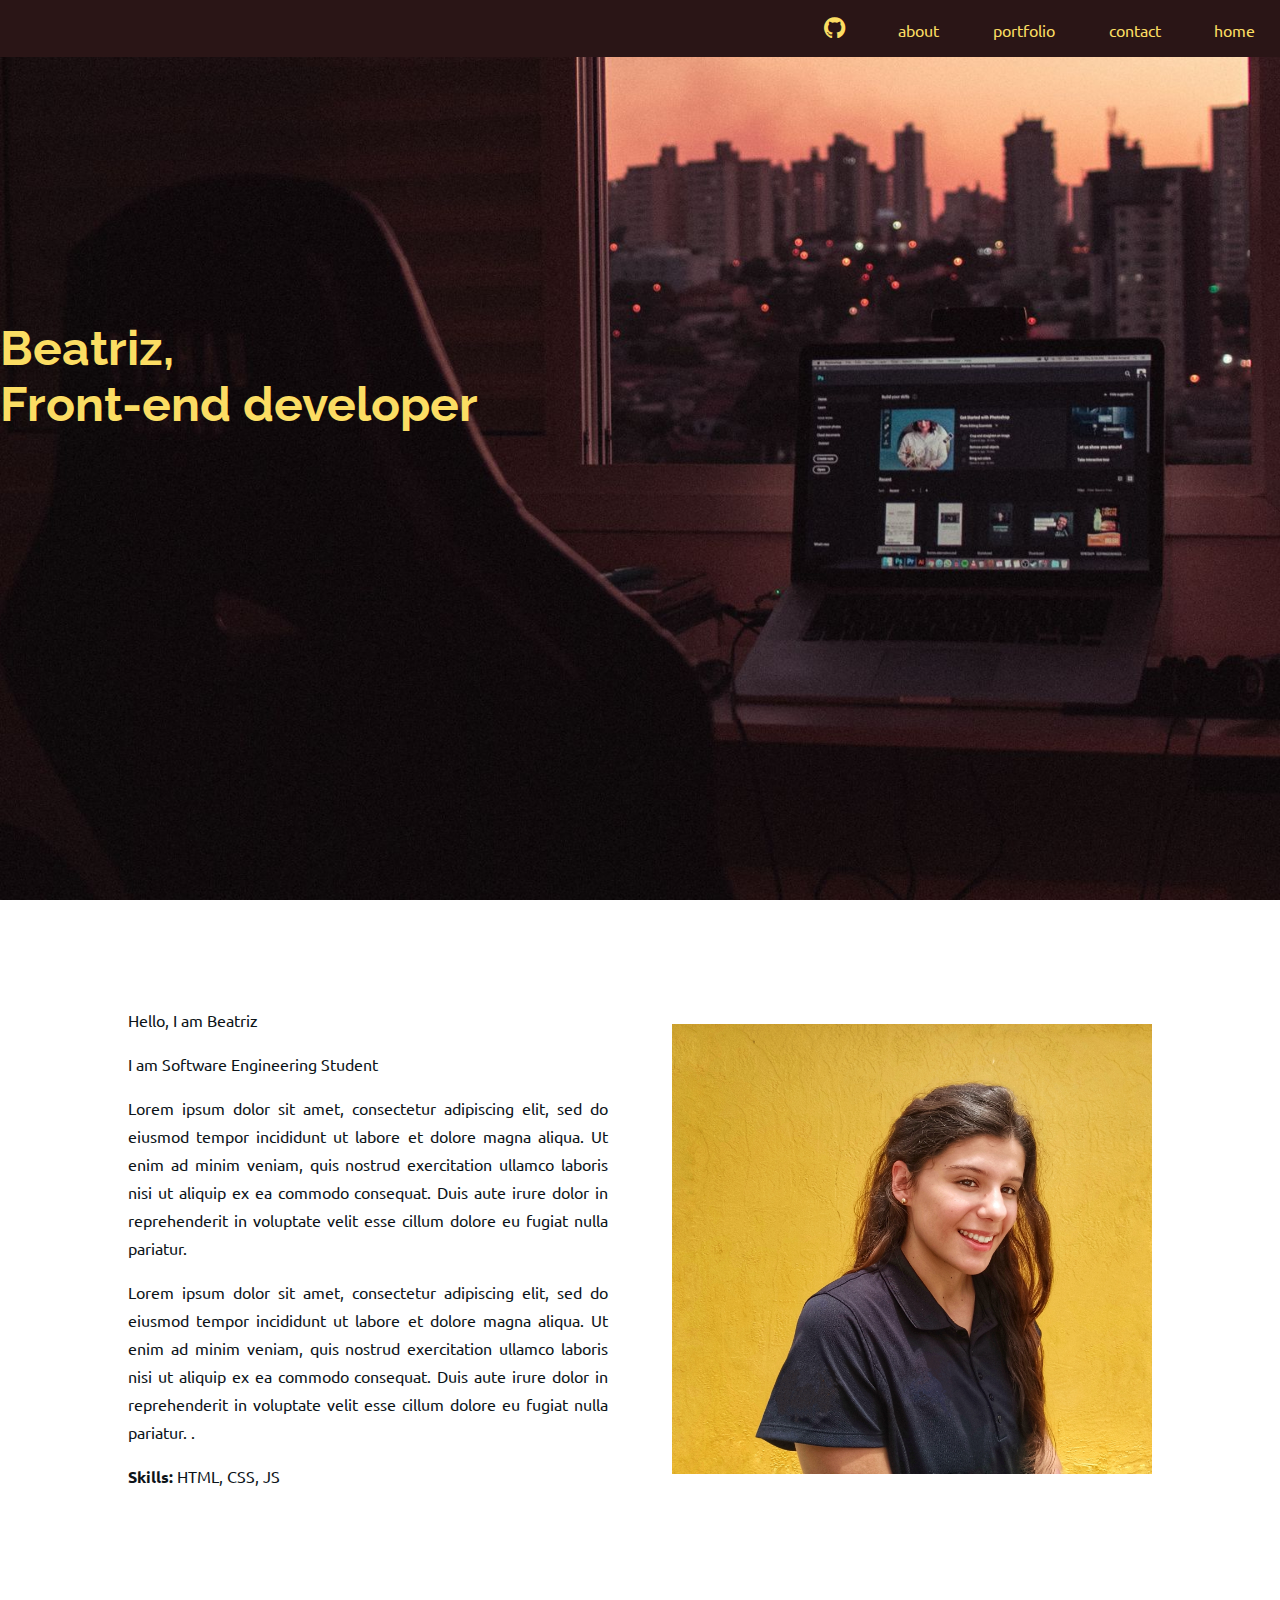
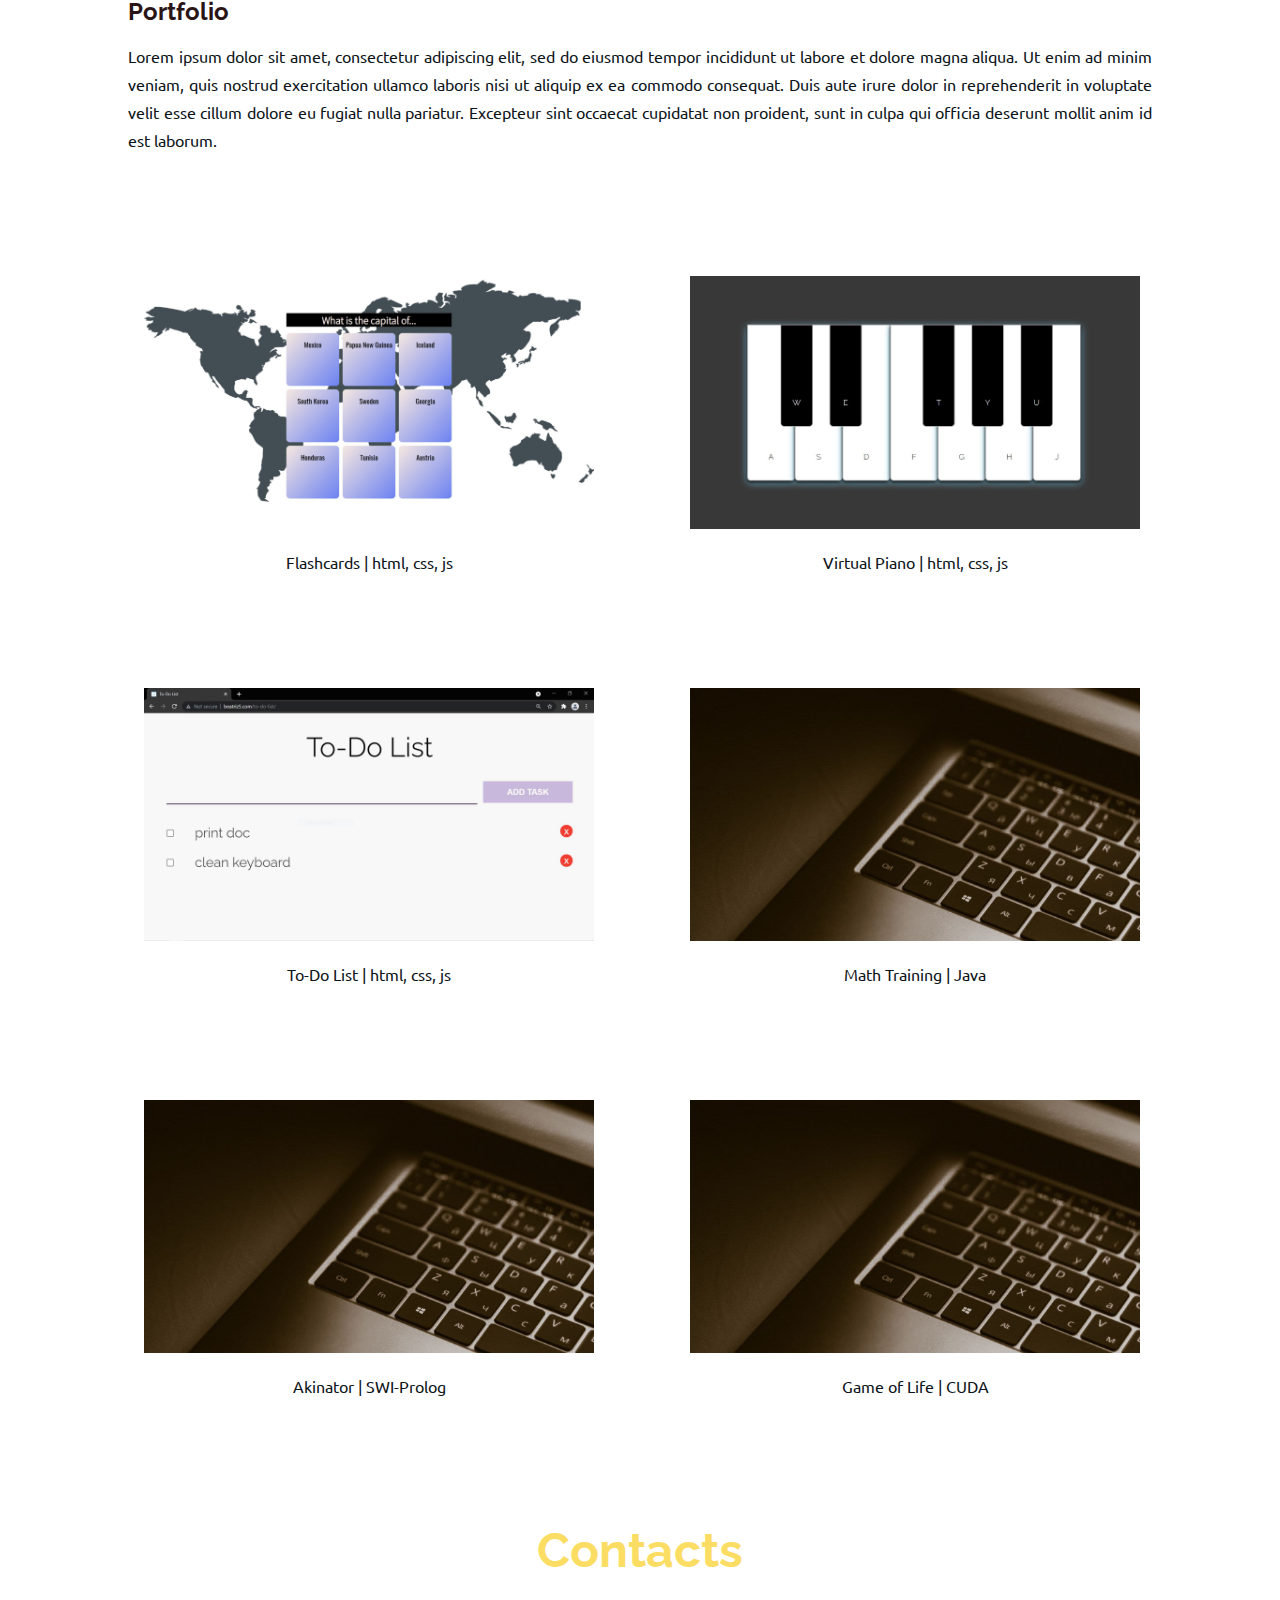
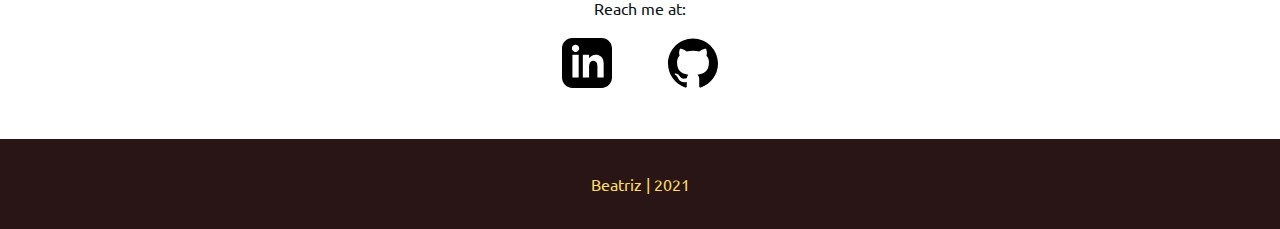
==== index.html @ 60cd42e1 "About, portfolio, and contacts" ====
<!DOCTYPE html>
<html lang="en">
<head>
    <meta charset="utf-8">
    <title>Portfolio</title>
    <link rel="icon" type="image/png" href="https://img.icons8.com/ultraviolet/40/4a90e2/timeline.png"/>
    <link rel="stylesheet" href="style.css">
    <link rel="stylesheet" href="https://cdnjs.cloudflare.com/ajax/libs/font-awesome/4.7.0/css/font-awesome.min.css">
</head>
<body>

<header>
    <nav class="menu">
        <ul id="menu">
            <li>
                <a href="https://github.com/beatriz5?tab=repositories"><i class="fa fa-github"
                                                                          style="font-size:25px"></i></a>
            </li>
            <li><a href="#about">about</a></li>
            <li><a href="#portfolio">portfolio</a></li>
            <li><a href="#contacts">contact</a></li>
            <li><a href="#">home</a></li>
        </ul>
    </nav>
    <div style="height: 50px"></div>
    <h1 class="hero">Beatriz, </h1>
    <h1>Front-end developer</h1>

</header>

<section id="about">
    <div class="grid">
        <div class="card">

            <p>Hello, I am Beatriz</p>
            <p>I am Software Engineering Student</p>
            <p>Lorem ipsum dolor sit amet, consectetur adipiscing elit, sed do eiusmod tempor incididunt ut labore et
                dolore magna aliqua. Ut enim ad minim veniam, quis nostrud exercitation ullamco laboris nisi ut aliquip
                ex ea commodo consequat. Duis aute irure dolor in reprehenderit in voluptate velit esse cillum dolore eu
                fugiat nulla pariatur. </p>
            <p>Lorem ipsum dolor sit amet, consectetur adipiscing elit, sed do eiusmod tempor incididunt ut labore et
                dolore magna aliqua. Ut enim ad minim veniam, quis nostrud exercitation ullamco laboris nisi ut aliquip
                ex ea commodo consequat. Duis aute irure dolor in reprehenderit in voluptate velit esse cillum dolore eu
                fugiat nulla pariatur. .</p>
            <p><b>Skills: </b>HTML, CSS, JS</p>

        </div>
        <div class="card fill">
            <img src="images/person.jpg" alt="person" class="person-photo">
        </div>


    </div>

</section>

<section id="portfolio">

    <h2>Portfolio</h2>
    <p class="per">Lorem ipsum dolor sit amet, consectetur adipiscing elit, sed do eiusmod tempor incididunt ut labore
        et
        dolore magna aliqua. Ut enim ad minim veniam, quis nostrud exercitation ullamco laboris nisi ut aliquip
        ex ea commodo consequat. Duis aute irure dolor in reprehenderit in voluptate velit esse cillum dolore eu
        fugiat nulla pariatur. Excepteur sint occaecat cupidatat non proident, sunt in culpa qui officia
        deserunt mollit anim id est laborum.</p>
    <div class="portfolio-grid">
        <div class="portfolio-card">
            <a href="https://www.beatriz5.com/flashcards/" target="_blank" rel="noopener noreferrer">
                <img src="images/project1.png" alt="Project 1" class="photo">
            </a>
            <p>Flashcards | html, css, js</p>
        </div>

        <div class="portfolio-card">
            <a href="https://www.beatriz5.com/virtual-piano/" target="_blank" rel="noopener noreferrer">
                <img src="images/project2.png" alt="Project 2" class="photo">
            </a>
            <p>Virtual Piano | html, css, js</p>
        </div>

        <div class="portfolio-card">
            <a href="https://www.beatriz5.com/to-do-list/" target="_blank" rel="noopener noreferrer">
                <img src="images/to-do-list.JPG" alt="todo" class="photo">
            </a>
            <p>To-Do List | html, css, js</p>
        </div>
        <div class="portfolio-card">
            <a href="https://www.beatriz5.com/math-training/" target="_blank" rel="noopener noreferrer">
                <img src="images/key.jpg" alt="Project 2" class="photo">
            </a>
            <p>Math Training | Java</p>
            <!--<form action="https://www.w3docs.com/" method="get" target="_blank">
                <button type="submit" class="demo-button">Click me</button>
            </form> -->
        </div>
        <div class="portfolio-card">
            <a href="https://github.com/beatriz5/akinator" target="_blank" rel="noopener noreferrer">
                <img src="images/key.jpg" alt="todo" class="photo">
            </a>
            <p>Akinator | SWI-Prolog</p>
        </div>
        <div class="portfolio-card">
            <a href="https://github.com/beatriz5/game-of-life" target="_blank" rel="noopener noreferrer">
                <img src="images/key.jpg" alt="Project 2" class="photo">
            </a>
            <p>Game of Life | CUDA</p>

        </div>

    </div>

</section>

<section id="contacts">
    <h1>Contacts</h1>


    <p>Reach me at:</p>

    <ul id="menus">

        <li><a href="https://github.com/beatriz5" target="_blank">
            <img class="contact-photo" src="images/linkedin.svg" alt="linkedin">
        </a></li>
        <li><a href="https://github.com/beatriz5" target="_blank">
            <img class="contact-photo" src="images/github.svg" alt="github beatriz5">
        </a></li>

    </ul>


</section>

<footer>
    <p>Beatriz | 2021</p>
</footer>

</body>
</html>
---- style.css ----
@import url('https://fonts.googleapis.com/css2?family=Ubuntu&display=swap');
@import url('https://fonts.googleapis.com/css2?family=Zen+Tokyo+Zoo&display=swap');
@import url('https://fonts.googleapis.com/css2?family=Raleway:wght@300&display=swap');

html, body {
    /*background: #fefbe9;*/
    background: #ffffff; /*#fff9f2; /*#fff2e1;	;/*#383838;*/
    background-size: cover;
    font-family: 'Ubuntu', sans-serif;
    margin: 0;
    padding: 0;
}

h1 {
    margin: 0;

    color: #fbdd63;
    font-size: xxx-large;
    font-family: 'Raleway', sans-serif;

}

h2 {
    color: #2a1516;
    font-family: 'Raleway', sans-serif;
    margin: 0;
    padding-left: 10vw;


}


p {
    color: #0d1419; /*#183a1d;*/
    line-height: 1.75;
    text-align: center;
}


.photo {
    width: 450px;

}

.person {
    width: 250px;
    display: inline;
}



/*NAVBAR*/

nav {
    background-color: #2a1516;
    text-align: right;
    position: fixed;
    top: 0;
    width: 100%;
    z-index: 2;
}

ul#menu li, ul#menus li {
    display: inline;
    padding-inline: 2%;
}


li a {
    /*color: #f0a04b;*/
    color: #fbdd63;
    text-decoration: none;

}

/*END NAV BAR*/

header {
    height: 100vh;
    background: url("images/bg.jpg") no-repeat center center fixed;
    background-size: cover;

}


.hero {
    margin-top: 30vh;
}

.right {
    justify-self: center;
    text-align: center;
}

.person {
    width: 300px;
    position: absolute;
    right: 0;
    bottom: 0;
    z-index: 1;
}

.grid,.portfolio-grid {
    padding: 10vh 10vw;
    margin: 0 auto;
    display: grid;
    grid-gap: 4rem;
    text-align: justify;

}


.card {
    min-height: 45vh;
    position: relative;

    text-align: justify;
    border-radius: 25px;

}

.card p {
    text-align: justify;

}

.fill {
    display: flex;
    justify-content: center;
    align-items: center;
    overflow: hidden;


}

.person-photo{
    height: 450px;
}


footer {
    background-color: #2a1516;
    color: #fbdd63;

    margin: 0;
    padding: 0;
    height: 90px;
    justify-items: center;
    align-items: center;

}

footer p {
    /*color: #f0a04b;*/
    margin: 0;
    color: #fbdd63;
    text-decoration: none;


    text-align: center;
    vertical-align: middle;
    line-height: 90px;


}

.contact-photo {
    width: 50px;
}


.portfolio-card {
    background-color: #ffffff;

    color: #383838;
    padding: 1rem;

    text-align: center;
}

.per {
    padding-left: 10vw;
    padding-right: 10vw;
    text-align: justify;
}

/*CONTACTS*/
#contacts {
    text-align: center;
    padding-bottom: 3rem;

}

#contacts ul {
    margin: 0;
    padding: 0;
}
/*END*/


/*RESPONSIVE*/
/* Screen larger than 900px? 2 column */
@media (min-width: 1000px) {
    .grid {
        grid-template-columns: repeat(2, 1fr);
    }

    .portfolio-grid {
        grid-template-columns: repeat(2, 1fr);

    }

}

@media (min-width: 1900px) {
    p {
        font-size: larger;
        font-weight: normal;
    }

    .portfolio-grid {
        grid-template-columns: repeat(3, 1fr);
    }
}
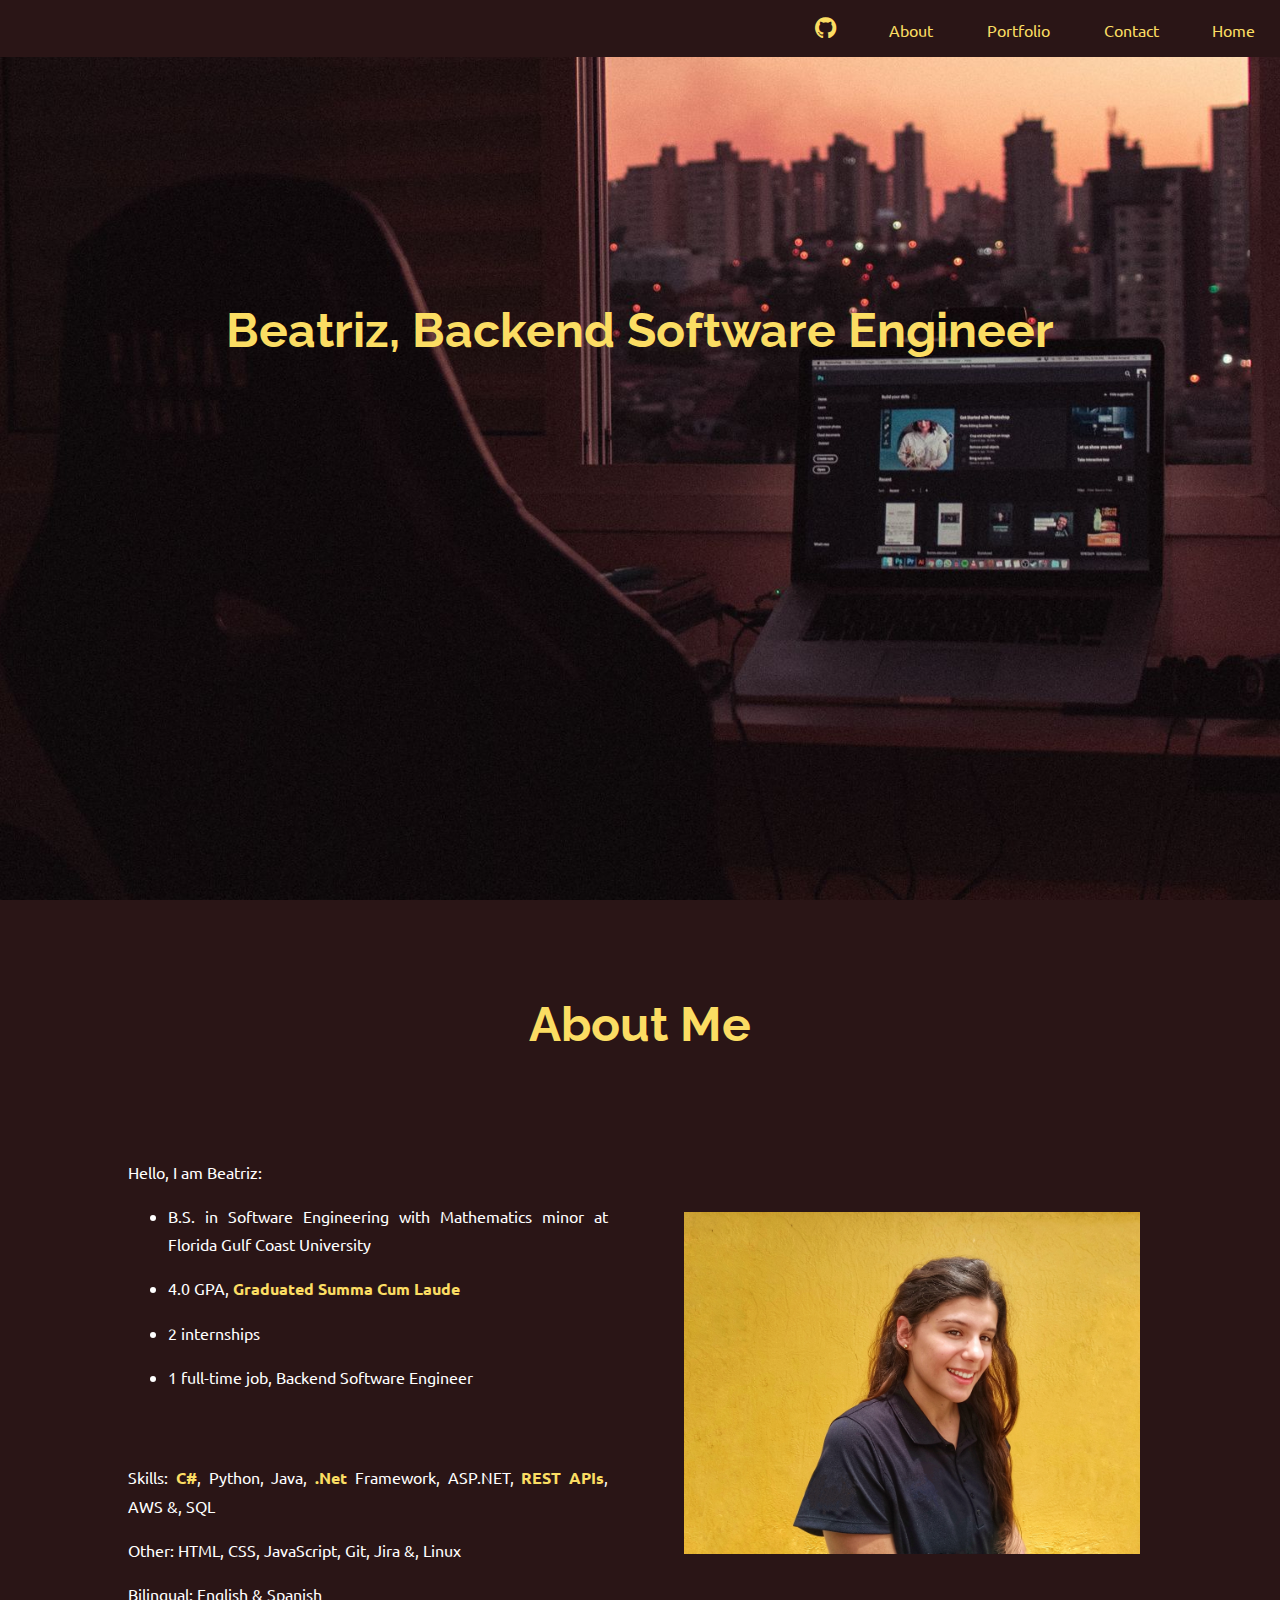
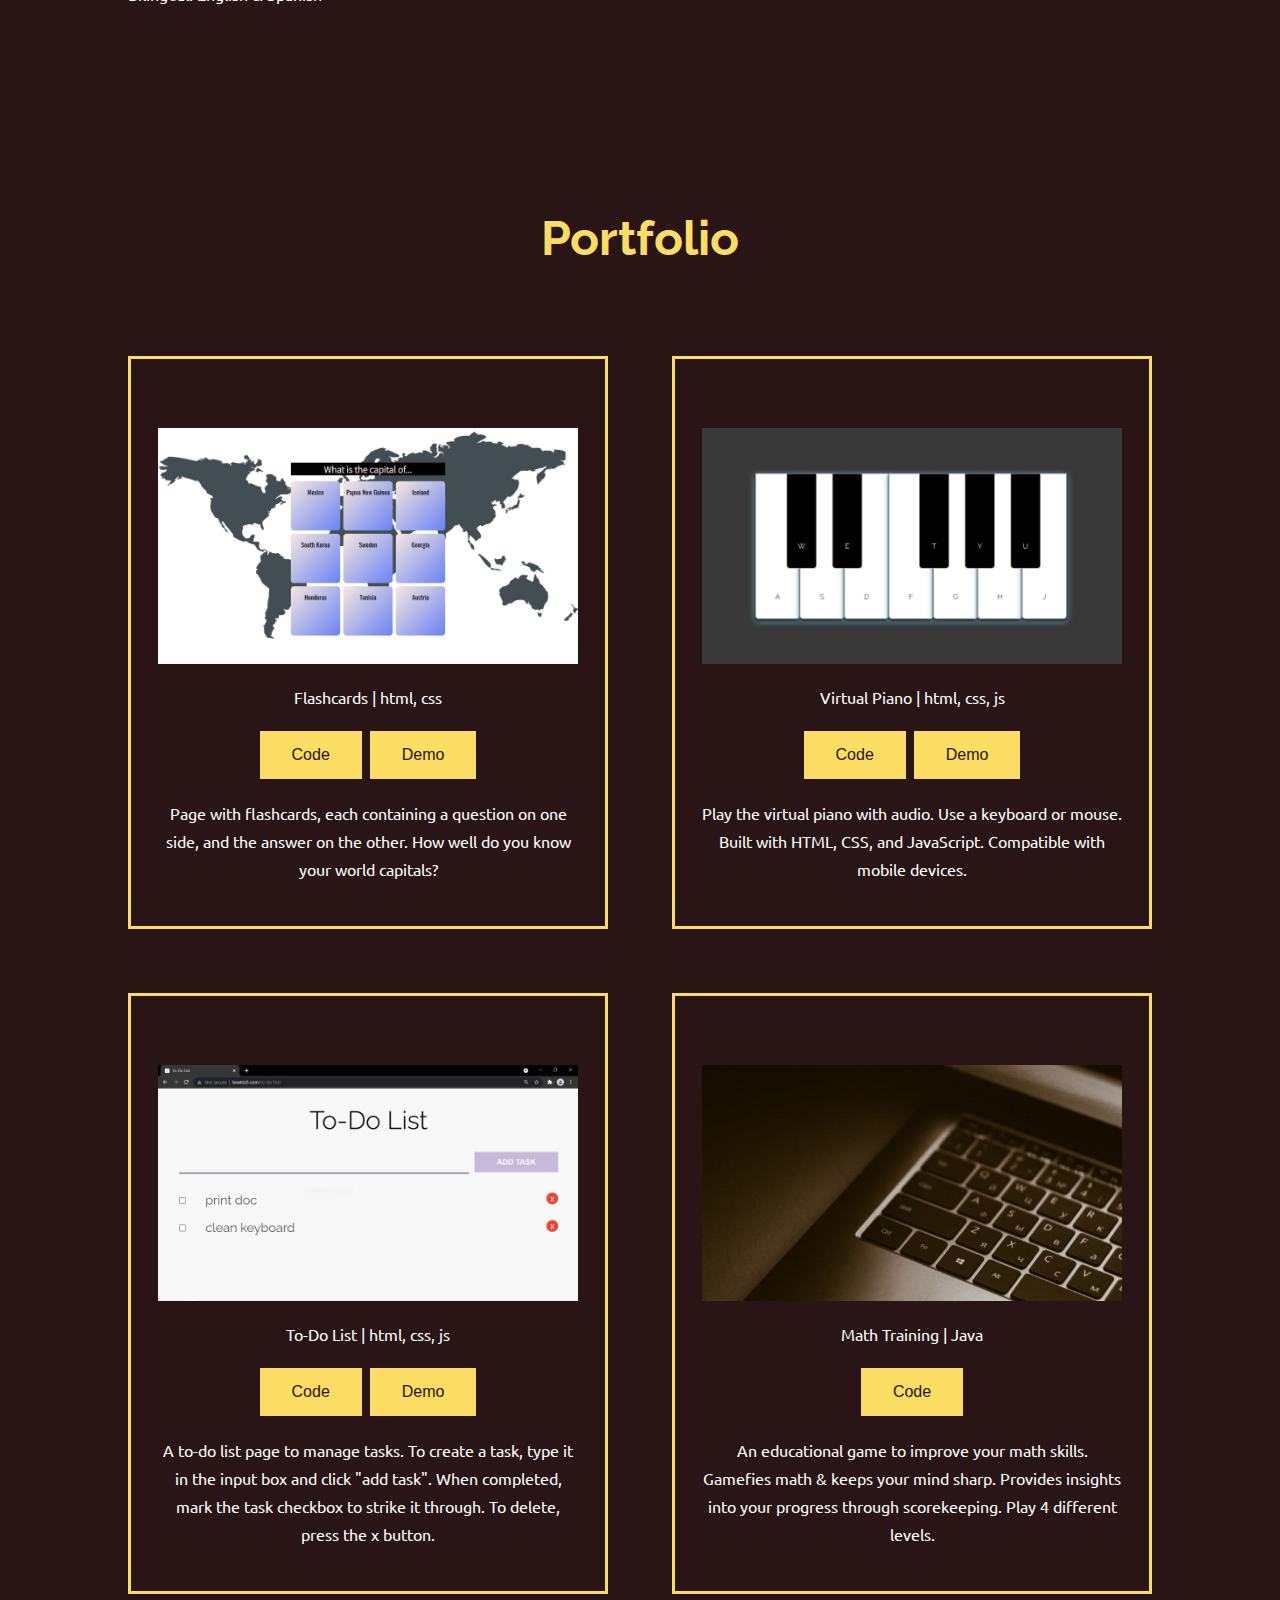
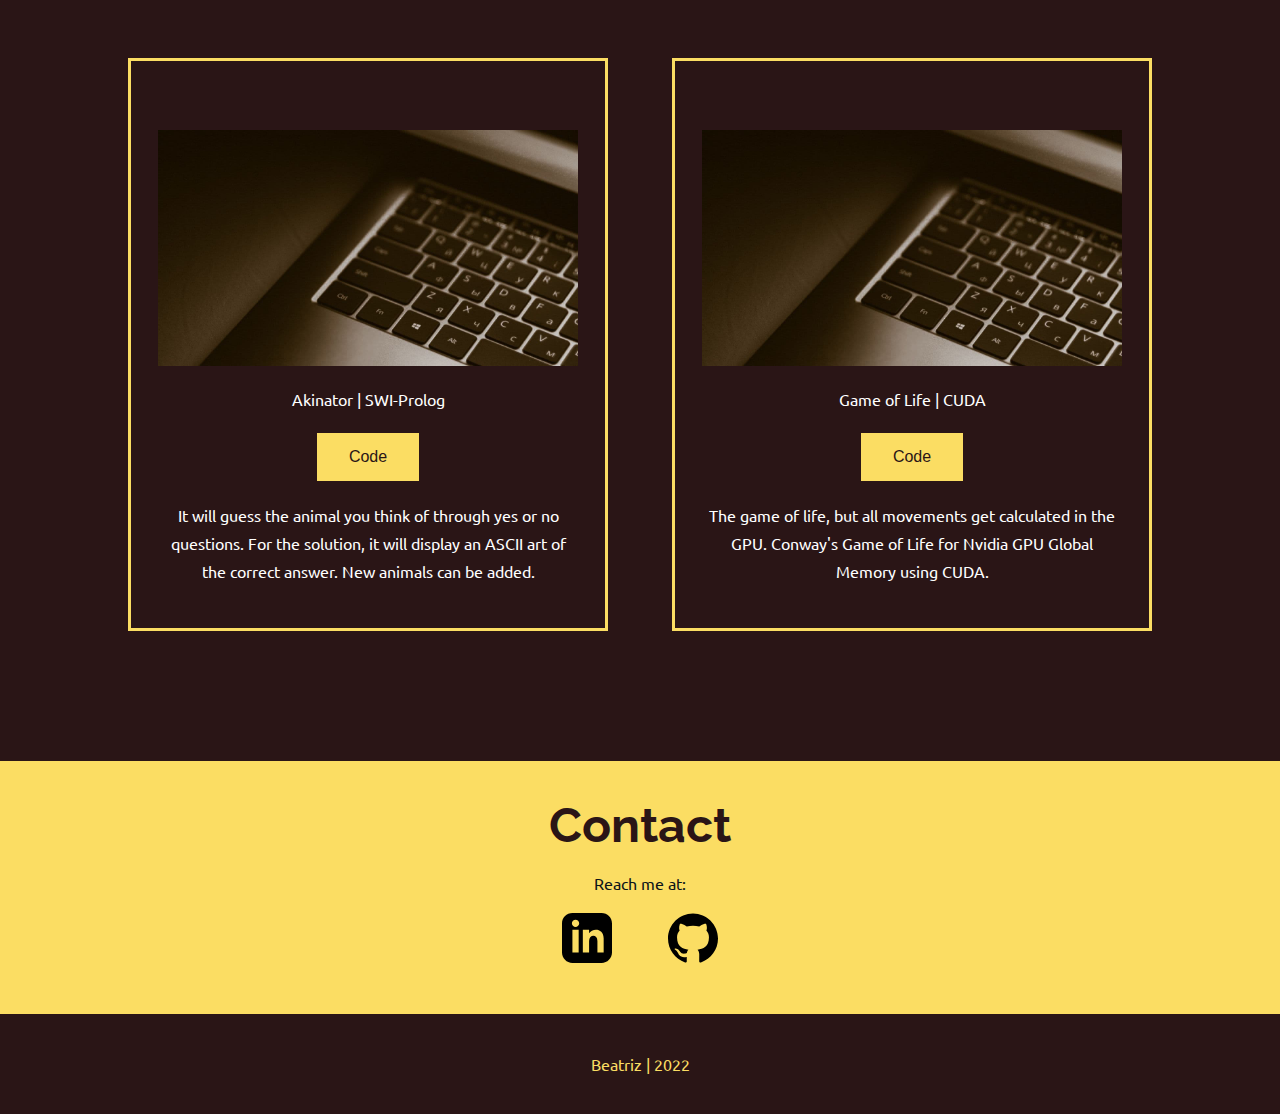
==== commit 785e8ae4: "Structure" ====
--- a/index.html
+++ b/index.html
@@ -13,126 +13,113 @@
     <nav class="menu">
         <ul id="menu">
             <li>
-                <a href="https://github.com/beatriz5?tab=repositories"><i class="fa fa-github"
-                                                                          style="font-size:25px"></i></a>
+                <a href="https://github.com/beatriz5?tab=repositories"><i class="fa fa-github" style="font-size:25px"></i></a>
             </li>
-            <li><a href="#about">about</a></li>
-            <li><a href="#portfolio">portfolio</a></li>
-            <li><a href="#contacts">contact</a></li>
-            <li><a href="#">home</a></li>
+            <li><a href="#about">About</a></li>
+            <li><a href="#portfolio">Portfolio</a></li>
+            <li><a href="#contacts">Contact</a></li>
+            <li><a href="#">Home</a></li>
         </ul>
     </nav>
-    <div style="height: 50px"></div>
-    <h1 class="hero">Beatriz, </h1>
-    <h1>Front-end developer</h1>
+
+    <div class="hero">
+
+        <h1>Beatriz, Backend Software Engineer</h1>
+    </div>
+
 
 </header>
 
 <section id="about">
+    <br/>
+    <h2>About Me</h2>
     <div class="grid">
         <div class="card">
 
-            <p>Hello, I am Beatriz</p>
-            <p>I am Software Engineering Student</p>
-            <p>Lorem ipsum dolor sit amet, consectetur adipiscing elit, sed do eiusmod tempor incididunt ut labore et
-                dolore magna aliqua. Ut enim ad minim veniam, quis nostrud exercitation ullamco laboris nisi ut aliquip
-                ex ea commodo consequat. Duis aute irure dolor in reprehenderit in voluptate velit esse cillum dolore eu
-                fugiat nulla pariatur. </p>
-            <p>Lorem ipsum dolor sit amet, consectetur adipiscing elit, sed do eiusmod tempor incididunt ut labore et
-                dolore magna aliqua. Ut enim ad minim veniam, quis nostrud exercitation ullamco laboris nisi ut aliquip
-                ex ea commodo consequat. Duis aute irure dolor in reprehenderit in voluptate velit esse cillum dolore eu
-                fugiat nulla pariatur. .</p>
-            <p><b>Skills: </b>HTML, CSS, JS</p>
+            <p>Hello, I am Beatriz:</p>
+
+            <ul>
+                <li><p>B.S. in Software Engineering with Mathematics minor at Florida Gulf Coast University</p></li>
+                <li><p>4.0 GPA, <b>Graduated Summa Cum Laude</b></p></li>
+                <li><p>2 internships</p></li>
+                <li><p>1 full-time job, Backend Software Engineer</p></li>
+            </ul>
+            <br>
+            <br>
+            <p>Skills: <b>C#</b>, Python, Java, <b>.Net</b> Framework, ASP.NET, <b>REST APIs</b>, AWS &, SQL</p>
+            <p>Other: HTML, CSS, JavaScript, Git, Jira &, Linux</p>
+            <p>Bilingual: English & Spanish</p>
 
         </div>
-        <div class="card fill">
-            <img src="images/person.jpg" alt="person" class="person-photo">
+        <div class="card">
+            <img src="images/person.jpg" alt="person" class="persona">
         </div>
-
-
     </div>
 
 </section>
 
 <section id="portfolio">
-
+    <br/>
     <h2>Portfolio</h2>
-    <p class="per">Lorem ipsum dolor sit amet, consectetur adipiscing elit, sed do eiusmod tempor incididunt ut labore
-        et
-        dolore magna aliqua. Ut enim ad minim veniam, quis nostrud exercitation ullamco laboris nisi ut aliquip
-        ex ea commodo consequat. Duis aute irure dolor in reprehenderit in voluptate velit esse cillum dolore eu
-        fugiat nulla pariatur. Excepteur sint occaecat cupidatat non proident, sunt in culpa qui officia
-        deserunt mollit anim id est laborum.</p>
     <div class="portfolio-grid">
         <div class="portfolio-card">
-            <a href="https://www.beatriz5.com/flashcards/" target="_blank" rel="noopener noreferrer">
-                <img src="images/project1.png" alt="Project 1" class="photo">
-            </a>
-            <p>Flashcards | html, css, js</p>
-        </div>
-
-        <div class="portfolio-card">
-            <a href="https://www.beatriz5.com/virtual-piano/" target="_blank" rel="noopener noreferrer">
-                <img src="images/project2.png" alt="Project 2" class="photo">
-            </a>
-            <p>Virtual Piano | html, css, js</p>
-        </div>
-
-        <div class="portfolio-card">
-            <a href="https://www.beatriz5.com/to-do-list/" target="_blank" rel="noopener noreferrer">
-                <img src="images/to-do-list.JPG" alt="todo" class="photo">
-            </a>
-            <p>To-Do List | html, css, js</p>
+            <img src="images/project1.png" alt="Project 1" class="photo">
+            <p>Flashcards | html, css</p>
+            <a href="https://github.com/beatriz5/flashcards" target="_blank" rel="noopener noreferrer"><button class="button" >Code</button></a>
+            <a href="https://www.beatriz5.com/flashcards/" target="_blank" rel="noopener noreferrer"><button class="button" >Demo</button></a>
+            <p>Page with flashcards, each containing a question on one side, and the answer on the other. How well do you know your world capitals?  </p>
         </div>
         <div class="portfolio-card">
-            <a href="https://www.beatriz5.com/math-training/" target="_blank" rel="noopener noreferrer">
-                <img src="images/key.jpg" alt="Project 2" class="photo">
-            </a>
-            <p>Math Training | Java</p>
-            <!--<form action="https://www.w3docs.com/" method="get" target="_blank">
-                <button type="submit" class="demo-button">Click me</button>
-            </form> -->
+            <img src="images/project2.png" alt="Project 2" class="photo">
+            <p>Virtual Piano | html, css, js</p>
+            <a href="https://github.com/beatriz5/virtual-piano" target="_blank" rel="noopener noreferrer"><button class="button" >Code</button></a>
+            <a href="https://www.beatriz5.com/virtual-piano/" target="_blank" rel="noopener noreferrer"><button class="button" >Demo</button></a>
+            <p>Play the virtual piano with audio. Use a keyboard or mouse. Built with HTML, CSS, and JavaScript. Compatible with mobile devices.</p>
         </div>
         <div class="portfolio-card">
-            <a href="https://github.com/beatriz5/akinator" target="_blank" rel="noopener noreferrer">
-                <img src="images/key.jpg" alt="todo" class="photo">
-            </a>
-            <p>Akinator | SWI-Prolog</p>
+            <img src="images/to-do-list.JPG" alt="todo" class="photo">
+            <p>To-Do List | html, css, js</p>
+            <a href="https://github.com/beatriz5/to-do-list" target="_blank" rel="noopener noreferrer"><button class="button" >Code</button></a>
+            <a href="https://www.beatriz5.com/to-do-list/" target="_blank" rel="noopener noreferrer"><button class="button" >Demo</button></a>
+            <p>A to-do list page to manage tasks. To create a task, type it in the input box and click "add task". When completed, mark the task checkbox to strike it through. To delete, press the x button.</p>
         </div>
         <div class="portfolio-card">
-            <a href="https://github.com/beatriz5/game-of-life" target="_blank" rel="noopener noreferrer">
-                <img src="images/key.jpg" alt="Project 2" class="photo">
-            </a>
+            <img src="images/key.jpg" alt="todo" class="photo">
+            <p>Math Training | Java</p>
+            <a href="https://github.com/beatriz5/math-training" target="_blank" rel="noopener noreferrer"><button class="button" >Code</button></a>
+            <p>An educational game to improve your math skills. Gamefies math & keeps your mind sharp. Provides insights into your progress through scorekeeping. Play 4 different levels. </p>
+        </div>
+        <div class="portfolio-card">
+            <img src="images/key.jpg" alt="todo" class="photo">
+            <p>Akinator | SWI-Prolog</p>
+            <a href="https://github.com/beatriz5/akinator" target="_blank" rel="noopener noreferrer"><button class="button" >Code</button></a>
+            <p>It will guess the animal you think of through yes or no questions. For the solution, it will display an ASCII art of the correct answer. New animals can be added.</p>
+        </div>
+        <div class="portfolio-card">
+            <img src="images/key.jpg" alt="todo" class="photo">
             <p>Game of Life | CUDA</p>
-
+            <a href="https://github.com/beatriz5/game-of-life" target="_blank" rel="noopener noreferrer"><button class="button" >Code</button></a>
+            <p>The game of life, but all movements get calculated in the GPU. Conway's Game of Life for Nvidia GPU Global Memory using CUDA.</p>
         </div>
-
     </div>
 
 </section>
 
 <section id="contacts">
-    <h1>Contacts</h1>
-
-
+    <h2>Contact</h2>
     <p>Reach me at:</p>
-
     <ul id="menus">
-
         <li><a href="https://github.com/beatriz5" target="_blank">
             <img class="contact-photo" src="images/linkedin.svg" alt="linkedin">
         </a></li>
         <li><a href="https://github.com/beatriz5" target="_blank">
             <img class="contact-photo" src="images/github.svg" alt="github beatriz5">
         </a></li>
-
     </ul>
-
-
 </section>
 
 <footer>
-    <p>Beatriz | 2021</p>
+    <p>Beatriz | 2022</p>
 </footer>
 
 </body>
--- a/style.css
+++ b/style.css
@@ -4,49 +4,36 @@
 
 html, body {
     /*background: #fefbe9;*/
-    background: #ffffff; /*#fff9f2; /*#fff2e1;	;/*#383838;*/
+    /*background: #ffffff; #fff9f2; /*#fff2e1;	;/*#383838;*/
     background-size: cover;
     font-family: 'Ubuntu', sans-serif;
     margin: 0;
     padding: 0;
+    background-color: #2a1516;
 }
 
 h1 {
-    margin: 0;
-
+    text-align: center;
     color: #fbdd63;
     font-size: xxx-large;
     font-family: 'Raleway', sans-serif;
-
 }
 
 h2 {
-    color: #2a1516;
+    color: #fbdd63;
+    font-size: xxx-large;
     font-family: 'Raleway', sans-serif;
-    margin: 0;
-    padding-left: 10vw;
-
-
-}
-
+    text-align: center;
+    background-color: #2a1516;
+    padding-top: 4vh;
+    margin-bottom: 0;
+}
 
 p {
     color: #0d1419; /*#183a1d;*/
     line-height: 1.75;
     text-align: center;
 }
-
-
-.photo {
-    width: 450px;
-
-}
-
-.person {
-    width: 250px;
-    display: inline;
-}
-
 
 
 /*NAVBAR*/
@@ -65,15 +52,57 @@
     padding-inline: 2%;
 }
 
-
-li a {
+li a, b{
     /*color: #f0a04b;*/
     color: #fbdd63;
     text-decoration: none;
-
-}
-
+}
 /*END NAV BAR*/
+
+
+/*about*/
+.persona {
+    width: 95%;
+    margin: 0;
+    position: absolute;
+    top: 50%;
+    left: 50%;
+    transform: translate(-50%, -50%);
+
+}
+
+#about{
+    background-color: #2a1516;
+}
+
+
+#about p, li {
+    color: #ffffff;
+}
+
+/*end about*/
+
+
+
+.button {
+    background-color: #fbdd63; /* Green */
+    border: none;
+    color: #2a1516;
+    padding: 15px 32px;
+    text-align: center;
+    text-decoration: none;
+    display: inline-block;
+    font-size: 16px;
+    margin: 4px 2px;
+    cursor: pointer;
+
+}
+
+.photo {
+    width: 100%;
+    padding-top: 10%;
+
+}
 
 header {
     height: 100vh;
@@ -84,7 +113,9 @@
 
 
 .hero {
-    margin-top: 30vh;
+    padding-top: 30vh;
+
+
 }
 
 .right {
@@ -93,7 +124,7 @@
 }
 
 .person {
-    width: 300px;
+
     position: absolute;
     right: 0;
     bottom: 0;
@@ -107,6 +138,7 @@
     grid-gap: 4rem;
     text-align: justify;
 
+
 }
 
 
@@ -116,6 +148,8 @@
 
     text-align: justify;
     border-radius: 25px;
+
+
 
 }
 
@@ -144,7 +178,7 @@
 
     margin: 0;
     padding: 0;
-    height: 90px;
+    height: 100px;
     justify-items: center;
     align-items: center;
 
@@ -159,7 +193,7 @@
 
     text-align: center;
     vertical-align: middle;
-    line-height: 90px;
+    line-height: 100px;
 
 
 }
@@ -170,14 +204,18 @@
 
 
 .portfolio-card {
-    background-color: #ffffff;
-
-    color: #383838;
-    padding: 1rem;
-
-    text-align: center;
-}
-
+
+
+    padding: 3vh;
+
+    text-align: center;
+    border-color: #fbdd63;
+    border-style: solid;
+}
+
+.portfolio-card p {
+    color: white;
+}
 .per {
     padding-left: 10vw;
     padding-right: 10vw;
@@ -188,6 +226,13 @@
 #contacts {
     text-align: center;
     padding-bottom: 3rem;
+    background-color: #fbdd63;
+
+}
+
+#contacts h2{
+    color: #2a1516;
+    background-color: #fbdd63;
 
 }
 
@@ -210,6 +255,7 @@
 
     }
 
+
 }
 
 @media (min-width: 1900px) {
@@ -221,4 +267,6 @@
     .portfolio-grid {
         grid-template-columns: repeat(3, 1fr);
     }
-}+
+
+}
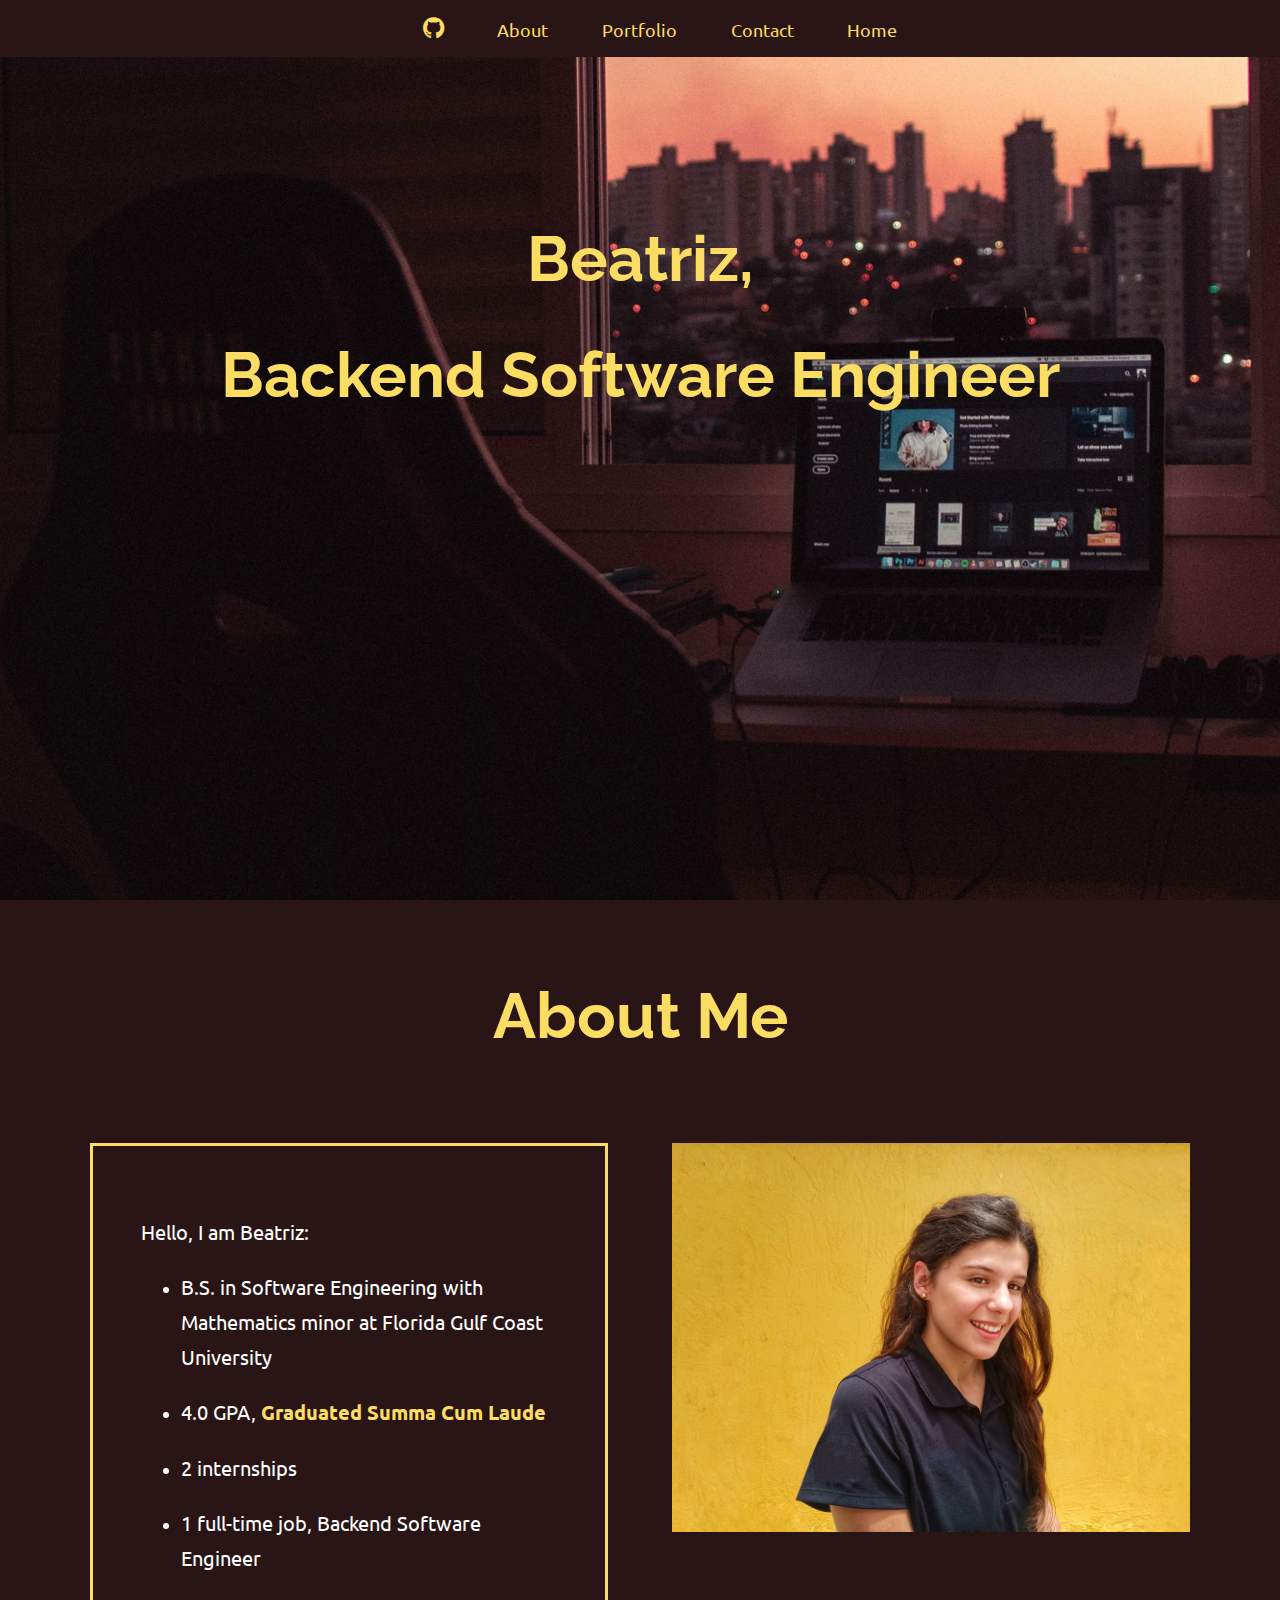
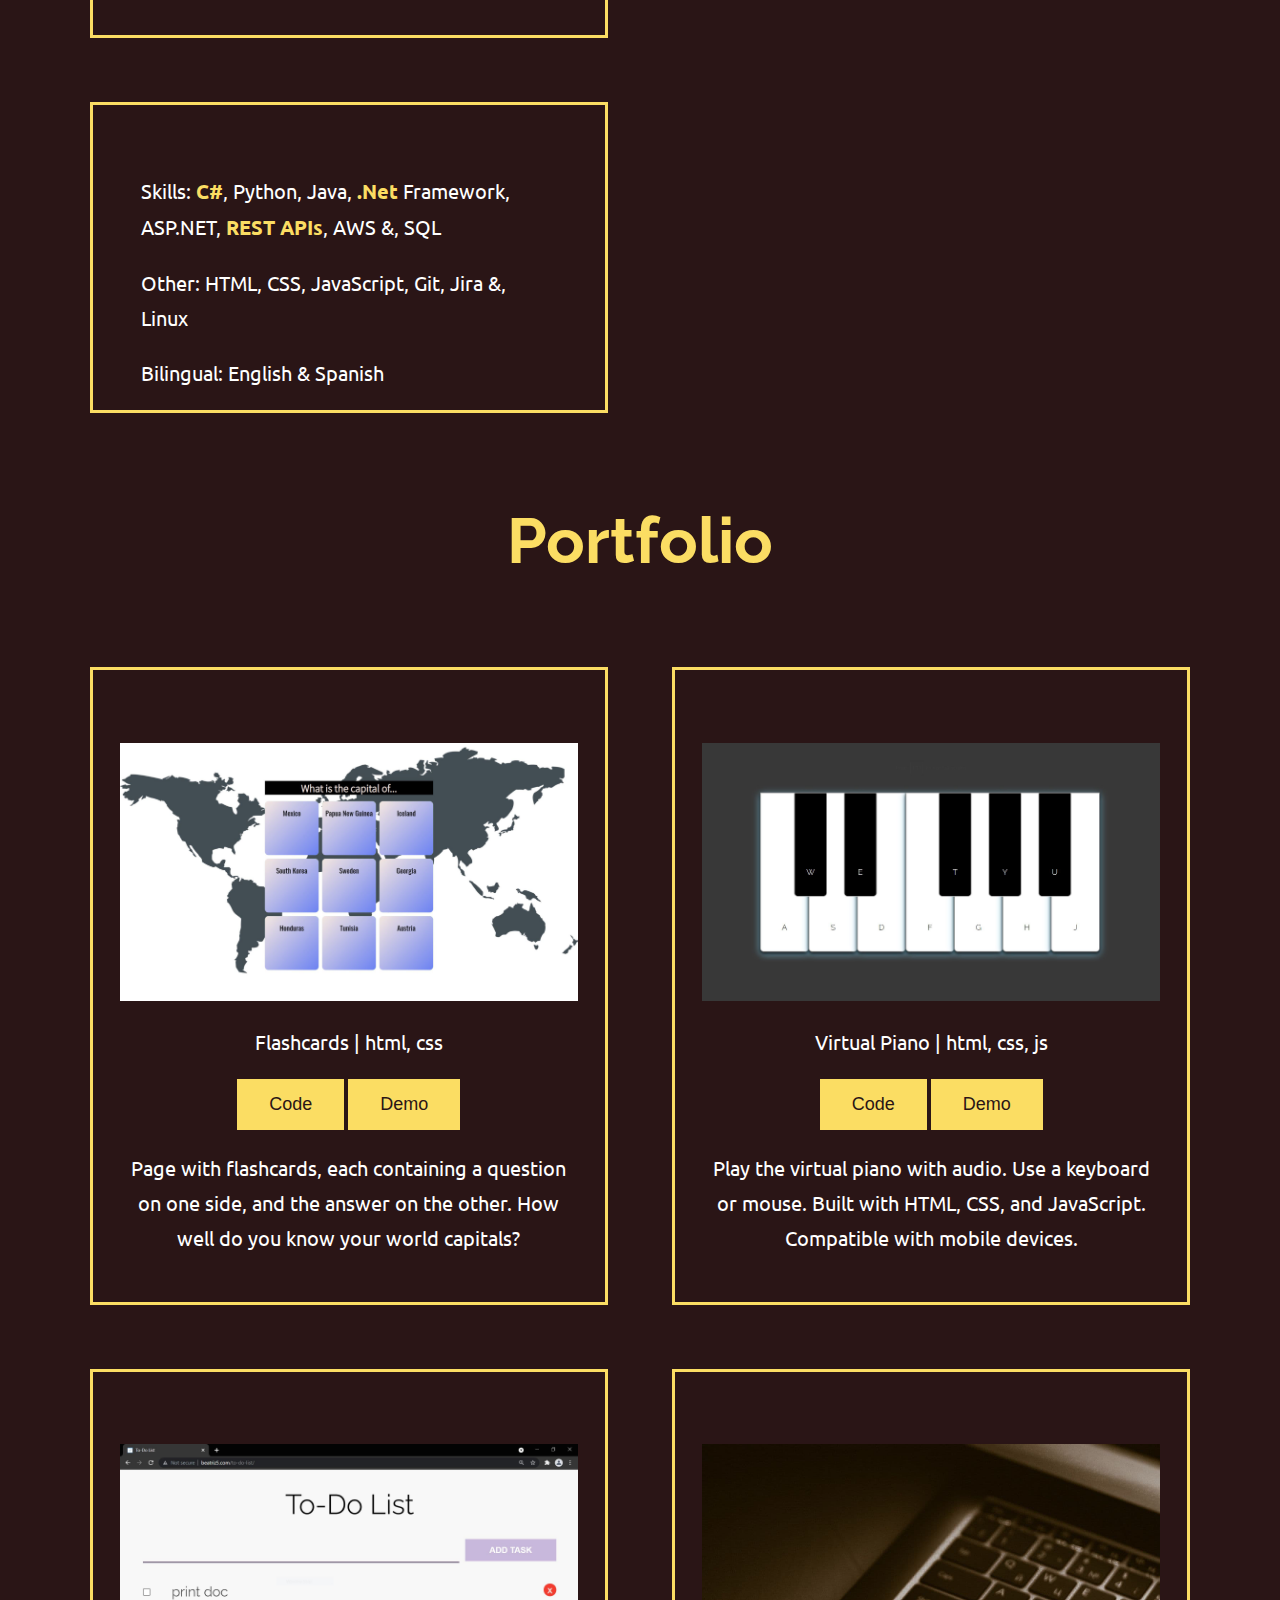
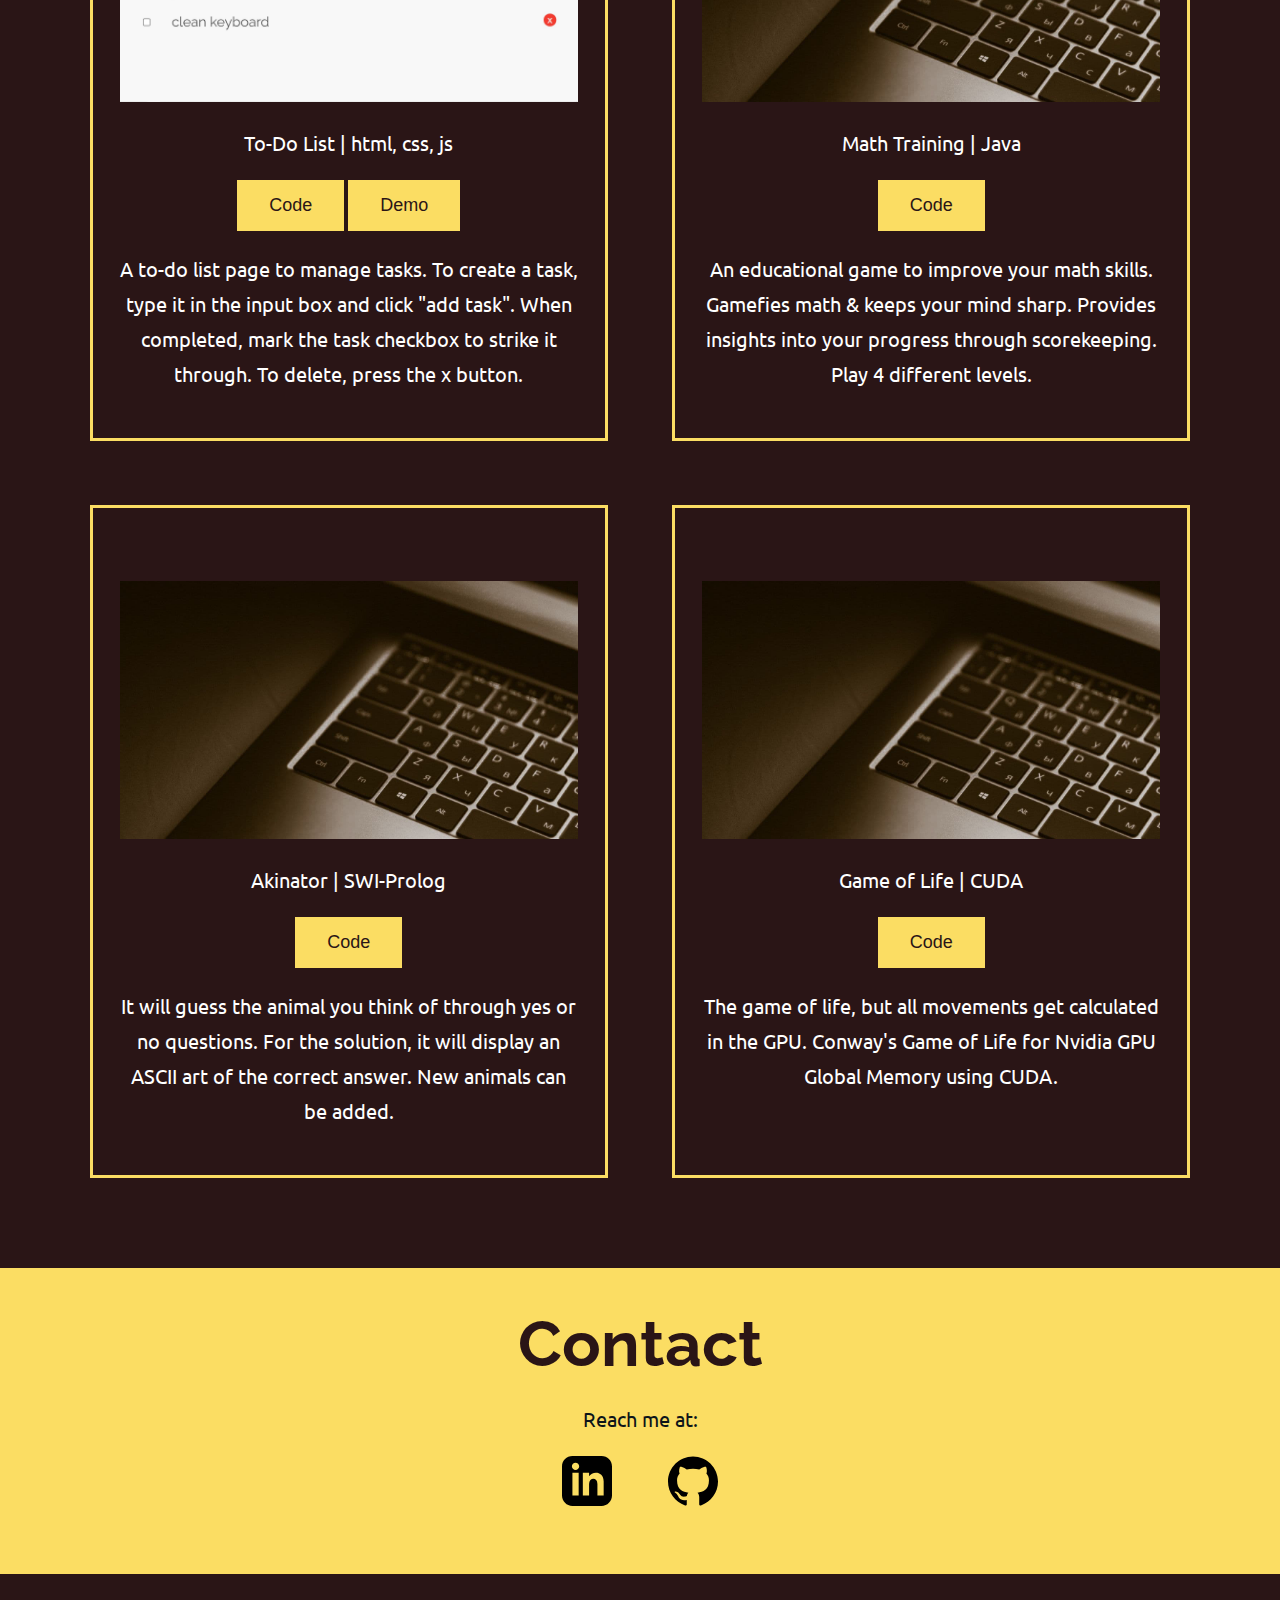
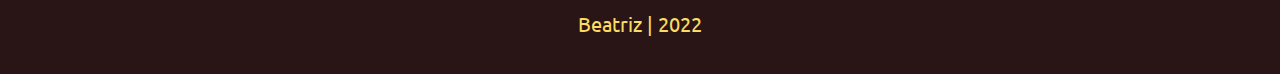
==== commit 9ecc1fa4: "Responsive and 404" ====
--- a/index.html
+++ b/index.html
@@ -24,7 +24,8 @@
 
     <div class="hero">
 
-        <h1>Beatriz, Backend Software Engineer</h1>
+        <h1>Beatriz, </h1>
+        <h1>Backend Software Engineer</h1>
     </div>
 
 
@@ -32,12 +33,11 @@
 
 <section id="about">
     <br/>
+    <br/>
     <h2>About Me</h2>
-    <div class="grid">
-        <div class="card">
-
+    <div class="gridd">
+        <div class="cardd">
             <p>Hello, I am Beatriz:</p>
-
             <ul>
                 <li><p>B.S. in Software Engineering with Mathematics minor at Florida Gulf Coast University</p></li>
                 <li><p>4.0 GPA, <b>Graduated Summa Cum Laude</b></p></li>
@@ -46,56 +46,61 @@
             </ul>
             <br>
             <br>
+
+
+        </div>
+        <div class="cardd">
+            <img src="images/person.jpg" alt="person" class="persona">
+        </div>
+
+        <div class="cardd">
             <p>Skills: <b>C#</b>, Python, Java, <b>.Net</b> Framework, ASP.NET, <b>REST APIs</b>, AWS &, SQL</p>
+
             <p>Other: HTML, CSS, JavaScript, Git, Jira &, Linux</p>
             <p>Bilingual: English & Spanish</p>
-
-        </div>
-        <div class="card">
-            <img src="images/person.jpg" alt="person" class="persona">
         </div>
     </div>
 
 </section>
 
 <section id="portfolio">
-    <br/>
+
     <h2>Portfolio</h2>
-    <div class="portfolio-grid">
-        <div class="portfolio-card">
+    <div class="grid">
+        <div class="card">
             <img src="images/project1.png" alt="Project 1" class="photo">
             <p>Flashcards | html, css</p>
             <a href="https://github.com/beatriz5/flashcards" target="_blank" rel="noopener noreferrer"><button class="button" >Code</button></a>
             <a href="https://www.beatriz5.com/flashcards/" target="_blank" rel="noopener noreferrer"><button class="button" >Demo</button></a>
             <p>Page with flashcards, each containing a question on one side, and the answer on the other. How well do you know your world capitals?  </p>
         </div>
-        <div class="portfolio-card">
+        <div class="card">
             <img src="images/project2.png" alt="Project 2" class="photo">
             <p>Virtual Piano | html, css, js</p>
             <a href="https://github.com/beatriz5/virtual-piano" target="_blank" rel="noopener noreferrer"><button class="button" >Code</button></a>
             <a href="https://www.beatriz5.com/virtual-piano/" target="_blank" rel="noopener noreferrer"><button class="button" >Demo</button></a>
             <p>Play the virtual piano with audio. Use a keyboard or mouse. Built with HTML, CSS, and JavaScript. Compatible with mobile devices.</p>
         </div>
-        <div class="portfolio-card">
+        <div class="card">
             <img src="images/to-do-list.JPG" alt="todo" class="photo">
             <p>To-Do List | html, css, js</p>
             <a href="https://github.com/beatriz5/to-do-list" target="_blank" rel="noopener noreferrer"><button class="button" >Code</button></a>
             <a href="https://www.beatriz5.com/to-do-list/" target="_blank" rel="noopener noreferrer"><button class="button" >Demo</button></a>
             <p>A to-do list page to manage tasks. To create a task, type it in the input box and click "add task". When completed, mark the task checkbox to strike it through. To delete, press the x button.</p>
         </div>
-        <div class="portfolio-card">
+        <div class="card">
             <img src="images/key.jpg" alt="todo" class="photo">
             <p>Math Training | Java</p>
             <a href="https://github.com/beatriz5/math-training" target="_blank" rel="noopener noreferrer"><button class="button" >Code</button></a>
             <p>An educational game to improve your math skills. Gamefies math & keeps your mind sharp. Provides insights into your progress through scorekeeping. Play 4 different levels. </p>
         </div>
-        <div class="portfolio-card">
+        <div class="card">
             <img src="images/key.jpg" alt="todo" class="photo">
             <p>Akinator | SWI-Prolog</p>
             <a href="https://github.com/beatriz5/akinator" target="_blank" rel="noopener noreferrer"><button class="button" >Code</button></a>
             <p>It will guess the animal you think of through yes or no questions. For the solution, it will display an ASCII art of the correct answer. New animals can be added.</p>
         </div>
-        <div class="portfolio-card">
+        <div class="card">
             <img src="images/key.jpg" alt="todo" class="photo">
             <p>Game of Life | CUDA</p>
             <a href="https://github.com/beatriz5/game-of-life" target="_blank" rel="noopener noreferrer"><button class="button" >Code</button></a>
--- a/style.css
+++ b/style.css
@@ -3,8 +3,6 @@
 @import url('https://fonts.googleapis.com/css2?family=Raleway:wght@300&display=swap');
 
 html, body {
-    /*background: #fefbe9;*/
-    /*background: #ffffff; #fff9f2; /*#fff2e1;	;/*#383838;*/
     background-size: cover;
     font-family: 'Ubuntu', sans-serif;
     margin: 0;
@@ -13,76 +11,136 @@
 }
 
 h1 {
-    text-align: center;
-    color: #fbdd63;
-    font-size: xxx-large;
+    /*text-shadow: -1px 0 #986e14, 0 1px #986e14, 1px 0 #986e14, 0 -1px #986e14; */
+    text-align: center;
+    color: #fbdd63;
+    font-size: 7vh;
     font-family: 'Raleway', sans-serif;
+    padding-left: 10%;
+    padding-right: 10%;
+
+
 }
 
 h2 {
-    color: #fbdd63;
-    font-size: xxx-large;
+
+    margin: 0;
+    text-align: center;
+    color: #fbdd63;
+    font-size: 4rem;
     font-family: 'Raleway', sans-serif;
-    text-align: center;
-    background-color: #2a1516;
-    padding-top: 4vh;
-    margin-bottom: 0;
-}
-
-p {
-    color: #0d1419; /*#183a1d;*/
+}
+
+#about h2 {
+
+    padding-top: 3%;
+}
+
+p{
+    color: #0d1419;
     line-height: 1.75;
-    text-align: center;
-}
-
-
+    font-size: 1.25rem;
+
+}
+
+a, button{
+    font-size: 2vh;
+
+}
+
+
+
+
+/* -------------------------------------------------------------------------- */
 /*NAVBAR*/
 
 nav {
     background-color: #2a1516;
-    text-align: right;
+    text-align: center;
     position: fixed;
-    top: 0;
     width: 100%;
     z-index: 2;
+    justify-items: stretch;
+
 }
 
 ul#menu li, ul#menus li {
     display: inline;
     padding-inline: 2%;
+
 }
 
 li a, b{
-    /*color: #f0a04b;*/
     color: #fbdd63;
     text-decoration: none;
 }
-/*END NAV BAR*/
-
-
-/*about*/
+/* -------------------------------------------------------------------------- */
+
+
+/* HEADER */
+header {
+    height: 100vh;
+    background: url("images/bg.jpg") no-repeat center center fixed;
+    background-size: cover;
+}
+.hero {
+    padding-top: 20vh;
+}
+/* -------------------------------------------------------------------------- */
+/* ABOUT */
 .persona {
-    width: 95%;
-    margin: 0;
-    position: absolute;
-    top: 50%;
-    left: 50%;
-    transform: translate(-50%, -50%);
-
-}
-
-#about{
+    width: 100%;
+}
+
+.gridd {
+
+    padding: 7% 7%;
+    display: grid;
+    grid-gap: 4rem;
+}
+
+.cardd {
+    border-color: #fbdd63;
+    border-style: solid;
+    text-align: left;
+    padding-left: 3rem;
+    padding-right: 3rem;
+    padding-top: 3rem;
+
+
+}
+
+.cardd p, ul {
+    color: white;
+}
+
+.cardd:nth-of-type(2) {
+  padding:0 ;
+    border-color: pink;
+    border-style: none;
     background-color: #2a1516;
 }
 
-
-#about p, li {
-    color: #ffffff;
-}
-
-/*end about*/
-
-
+/* -------------------------------------------------------------------------- */
+/* PORTFOLIO */
+.grid {
+    padding: 7% 7%;
+    margin: 0 auto;
+    display: grid;
+    grid-gap: 4rem;
+    text-align: justify;
+}
+
+.card {
+    padding: 3vh;
+    text-align: center;
+    border-color: #fbdd63;
+    border-style: solid;
+}
+
+.card p, ul {
+    color: white;
+}
 
 .button {
     background-color: #fbdd63; /* Green */
@@ -92,8 +150,8 @@
     text-align: center;
     text-decoration: none;
     display: inline-block;
-    font-size: 16px;
-    margin: 4px 2px;
+    /*font-size: 18px;*/
+    /*margin: 4px 2px;*/
     cursor: pointer;
 
 }
@@ -101,172 +159,52 @@
 .photo {
     width: 100%;
     padding-top: 10%;
-
-}
-
-header {
-    height: 100vh;
-    background: url("images/bg.jpg") no-repeat center center fixed;
-    background-size: cover;
-
-}
-
-
-.hero {
-    padding-top: 30vh;
-
-
-}
-
-.right {
-    justify-self: center;
-    text-align: center;
-}
-
-.person {
-
-    position: absolute;
-    right: 0;
-    bottom: 0;
-    z-index: 1;
-}
-
-.grid,.portfolio-grid {
-    padding: 10vh 10vw;
-    margin: 0 auto;
-    display: grid;
-    grid-gap: 4rem;
-    text-align: justify;
-
-
-}
-
-
-.card {
-    min-height: 45vh;
-    position: relative;
-
-    text-align: justify;
-    border-radius: 25px;
-
-
-
-}
-
-.card p {
-    text-align: justify;
-
-}
-
-.fill {
-    display: flex;
-    justify-content: center;
-    align-items: center;
-    overflow: hidden;
-
-
-}
-
-.person-photo{
-    height: 450px;
-}
-
-
-footer {
-    background-color: #2a1516;
-    color: #fbdd63;
-
-    margin: 0;
+}
+/* -------------------------------------------------------------------------- */
+/*CONTACTS*/
+#contacts {
+    text-align: center;
+    padding-bottom: 3rem;
+    background-color: #fbdd63;
+}
+
+#contacts h2{
+    color: #2a1516;
+    background-color: #fbdd63;
+    padding-top: 3%;
+}
+
+#contacts ul {
     padding: 0;
-    height: 100px;
-    justify-items: center;
-    align-items: center;
-
-}
-
+}
+
+.contact-photo {
+    width: 50px;
+}
+
+/* -------------------------------------------------------------------------- */
+/* FOOTER */
 footer p {
     /*color: #f0a04b;*/
     margin: 0;
     color: #fbdd63;
     text-decoration: none;
-
-
     text-align: center;
     vertical-align: middle;
     line-height: 100px;
-
-
-}
-
-.contact-photo {
-    width: 50px;
-}
-
-
-.portfolio-card {
-
-
-    padding: 3vh;
-
-    text-align: center;
-    border-color: #fbdd63;
-    border-style: solid;
-}
-
-.portfolio-card p {
-    color: white;
-}
-.per {
-    padding-left: 10vw;
-    padding-right: 10vw;
-    text-align: justify;
-}
-
-/*CONTACTS*/
-#contacts {
-    text-align: center;
-    padding-bottom: 3rem;
-    background-color: #fbdd63;
-
-}
-
-#contacts h2{
-    color: #2a1516;
-    background-color: #fbdd63;
-
-}
-
-#contacts ul {
-    margin: 0;
-    padding: 0;
-}
-/*END*/
-
-
+}
+
+/* -------------------------------------------------------------------------- */
 /*RESPONSIVE*/
 /* Screen larger than 900px? 2 column */
 @media (min-width: 1000px) {
-    .grid {
+    .grid, .gridd {
         grid-template-columns: repeat(2, 1fr);
     }
-
-    .portfolio-grid {
-        grid-template-columns: repeat(2, 1fr);
-
-    }
-
-
 }
 
 @media (min-width: 1900px) {
-    p {
-        font-size: larger;
-        font-weight: normal;
-    }
-
-    .portfolio-grid {
+    .grid, .gridd {
         grid-template-columns: repeat(3, 1fr);
     }
-
-
-}
+}
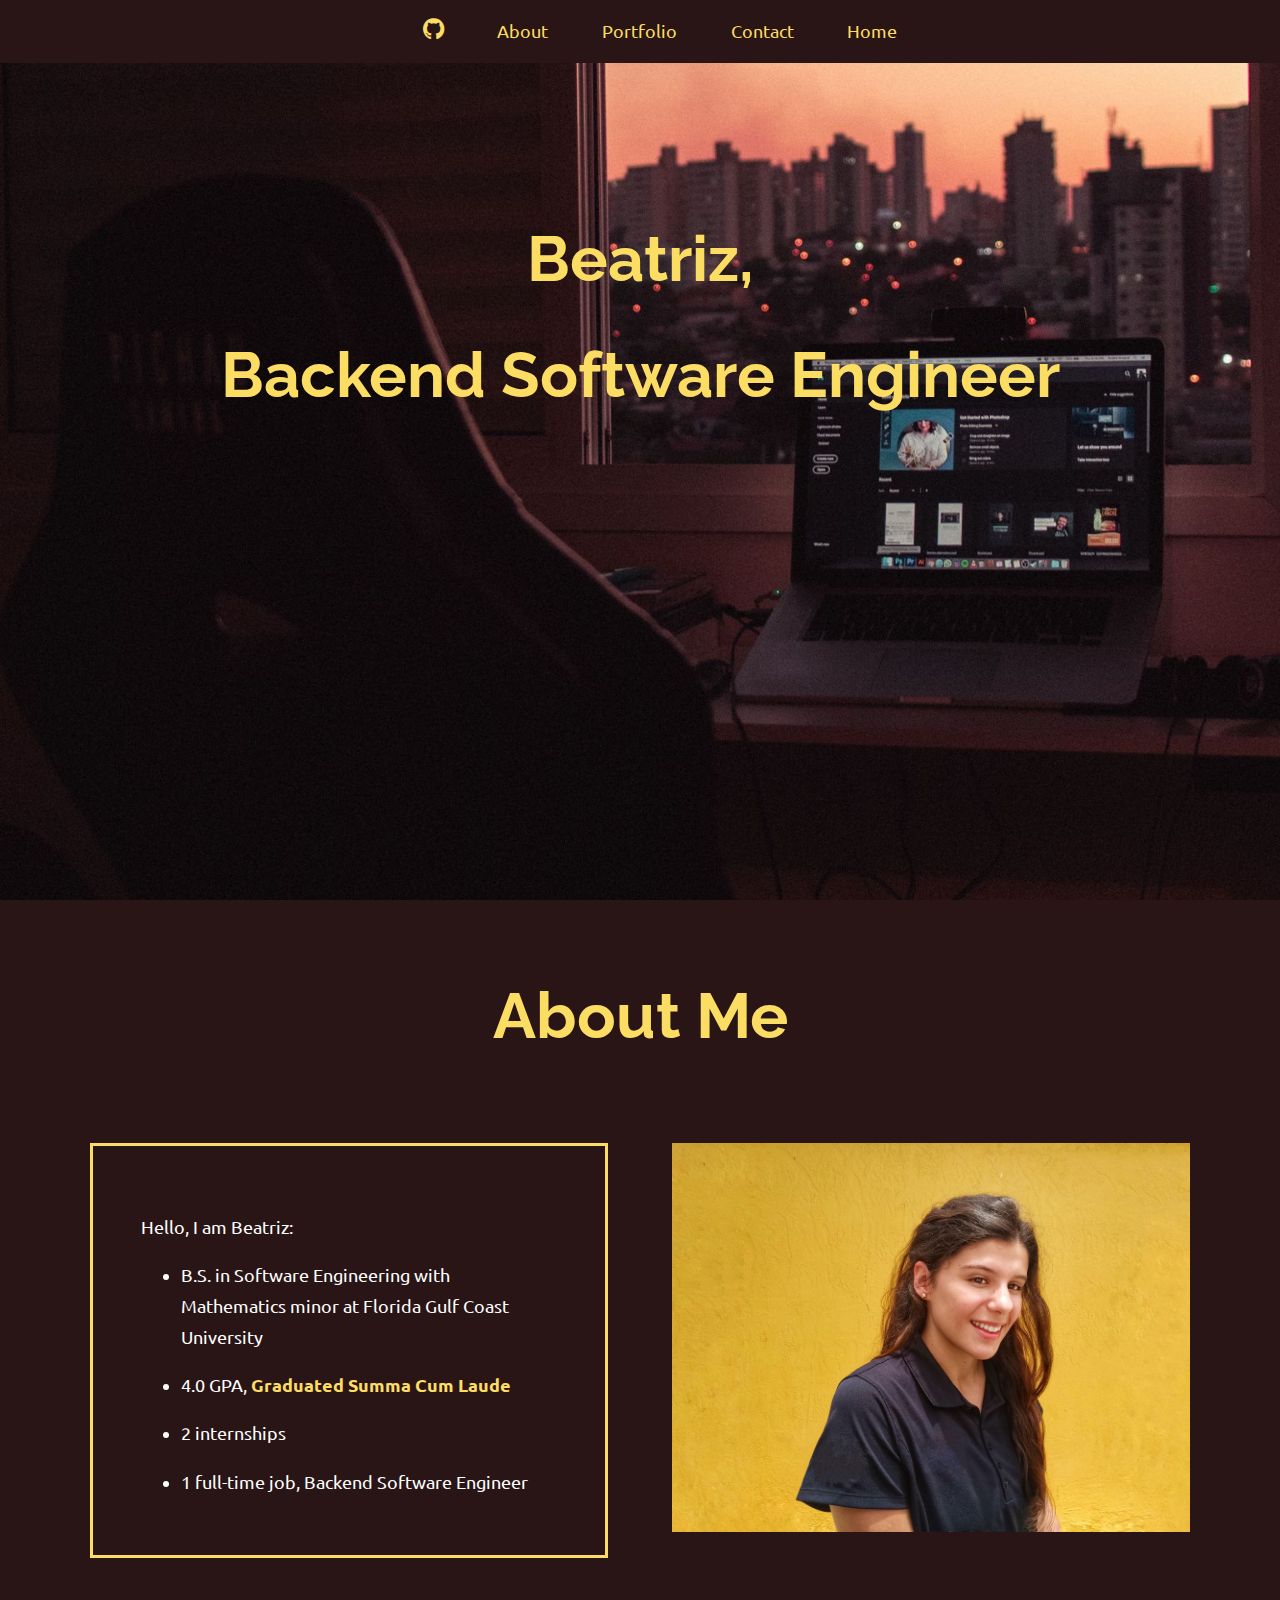
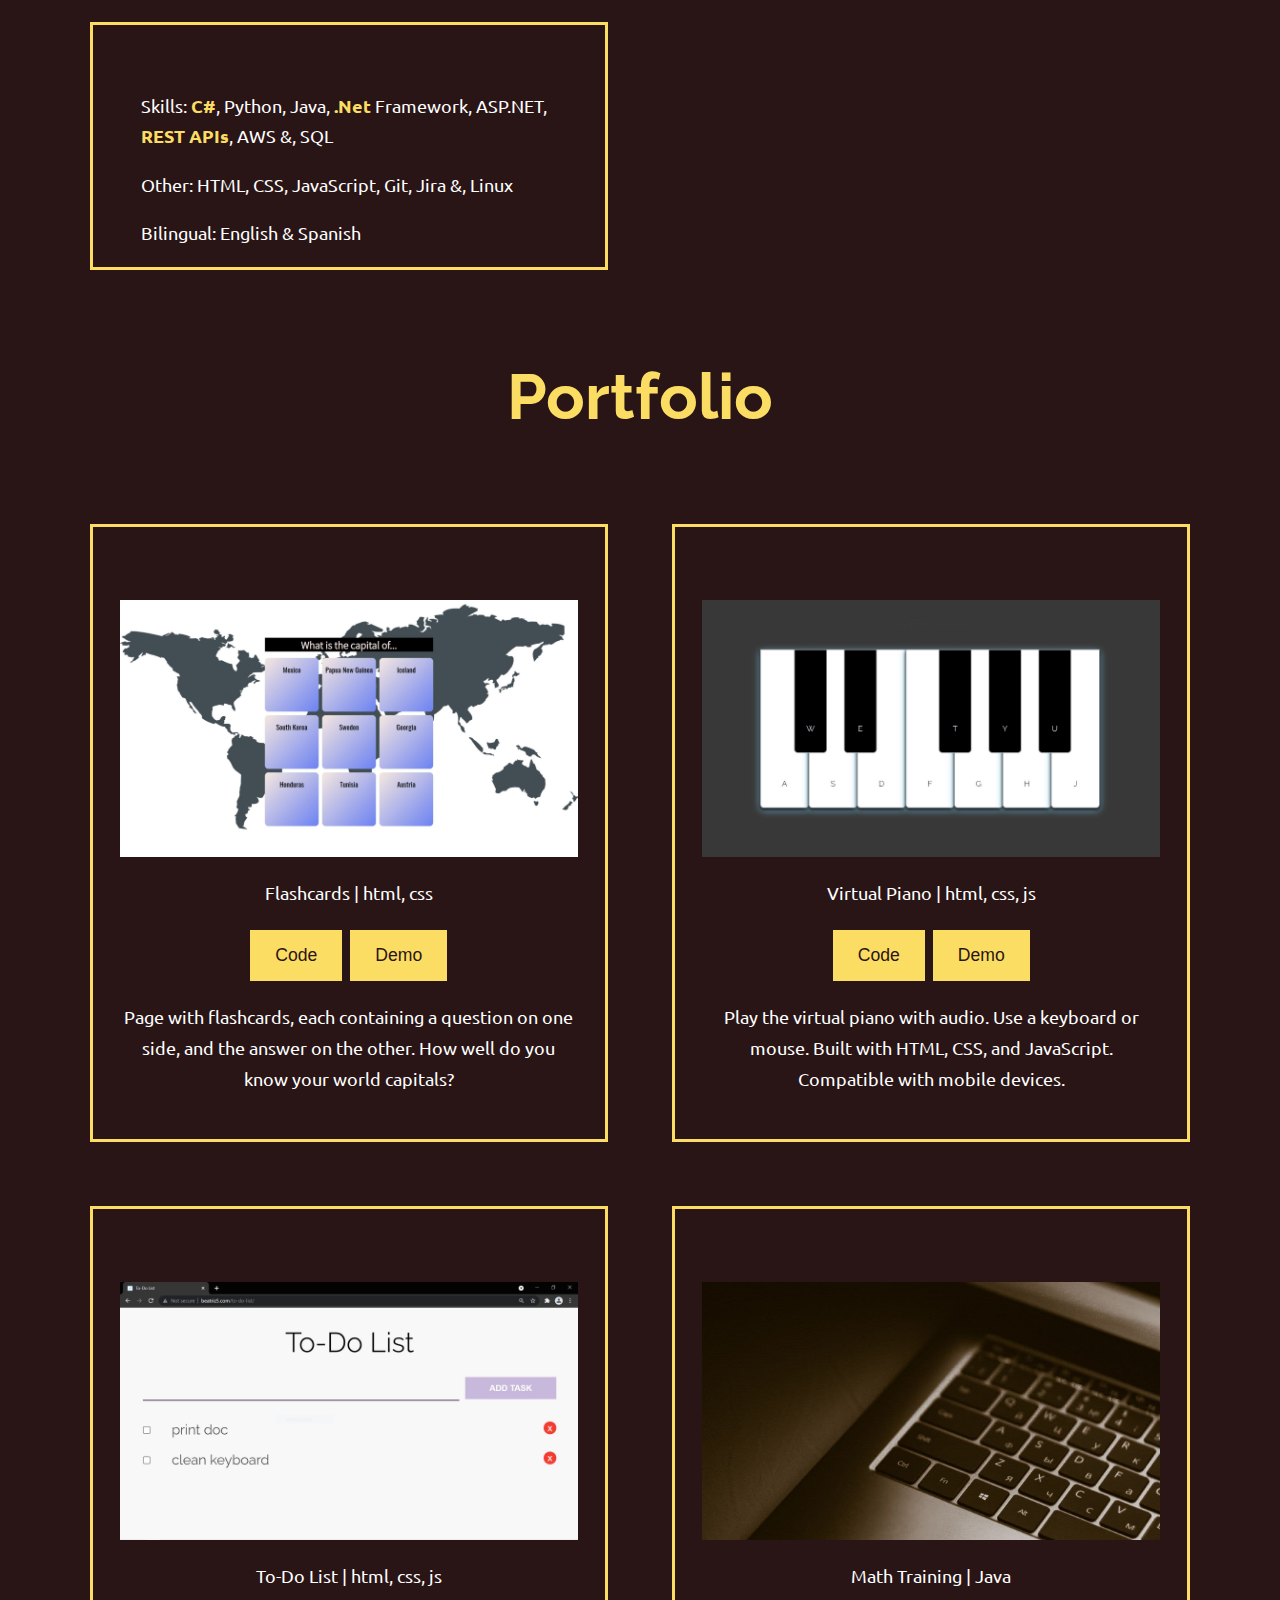
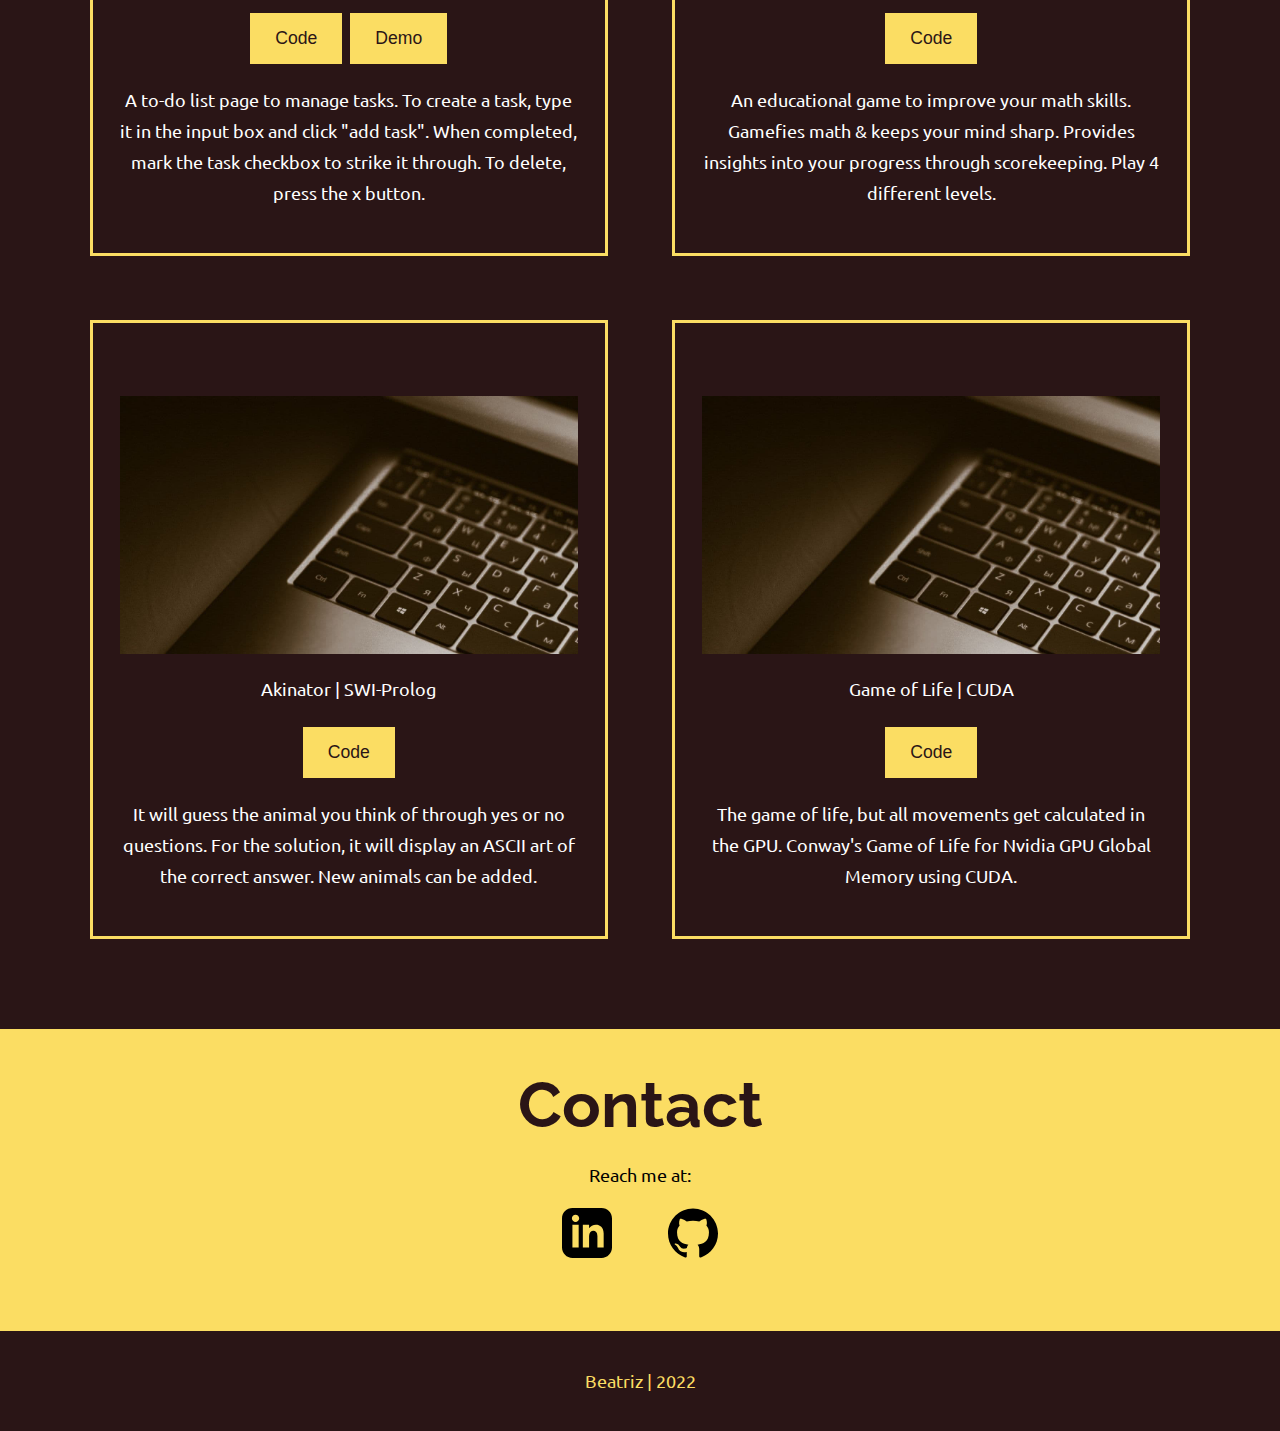
==== commit 7faaa91e: "Font" ====
--- a/index.html
+++ b/index.html
@@ -2,6 +2,7 @@
 <html lang="en">
 <head>
     <meta charset="utf-8">
+    <meta name="viewport" content="width=device-width">
     <title>Portfolio</title>
     <link rel="icon" type="image/png" href="https://img.icons8.com/ultraviolet/40/4a90e2/timeline.png"/>
     <link rel="stylesheet" href="style.css">
--- a/style.css
+++ b/style.css
@@ -36,15 +36,9 @@
     padding-top: 3%;
 }
 
-p{
-    color: #0d1419;
+p, a, button{
+    font-size: 1.1rem;
     line-height: 1.75;
-    font-size: 1.25rem;
-
-}
-
-a, button{
-    font-size: 2vh;
 
 }
 
@@ -146,12 +140,12 @@
     background-color: #fbdd63; /* Green */
     border: none;
     color: #2a1516;
-    padding: 15px 32px;
+    padding: 10px 25px;
     text-align: center;
     text-decoration: none;
     display: inline-block;
     /*font-size: 18px;*/
-    /*margin: 4px 2px;*/
+    margin: 4px 2px;
     cursor: pointer;
 
 }
@@ -201,6 +195,8 @@
     .grid, .gridd {
         grid-template-columns: repeat(2, 1fr);
     }
+
+
 }
 
 @media (min-width: 1900px) {
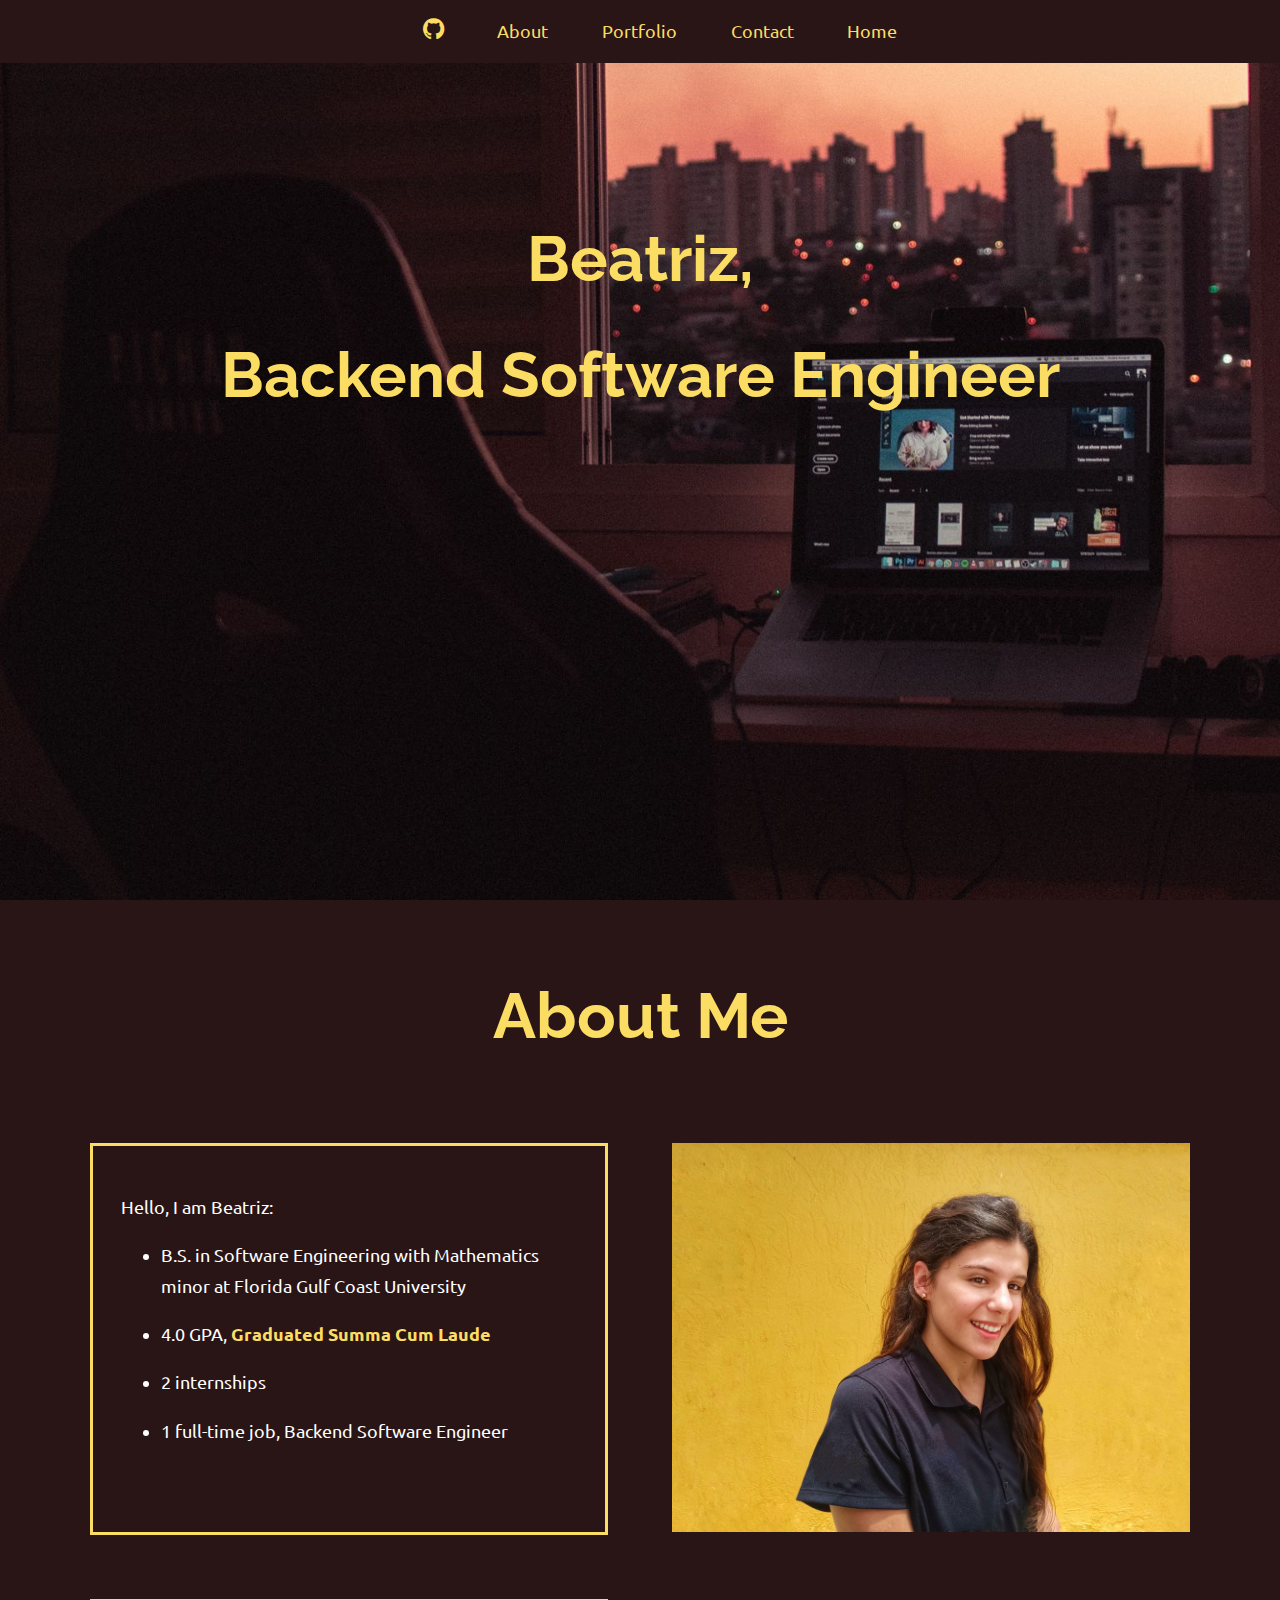
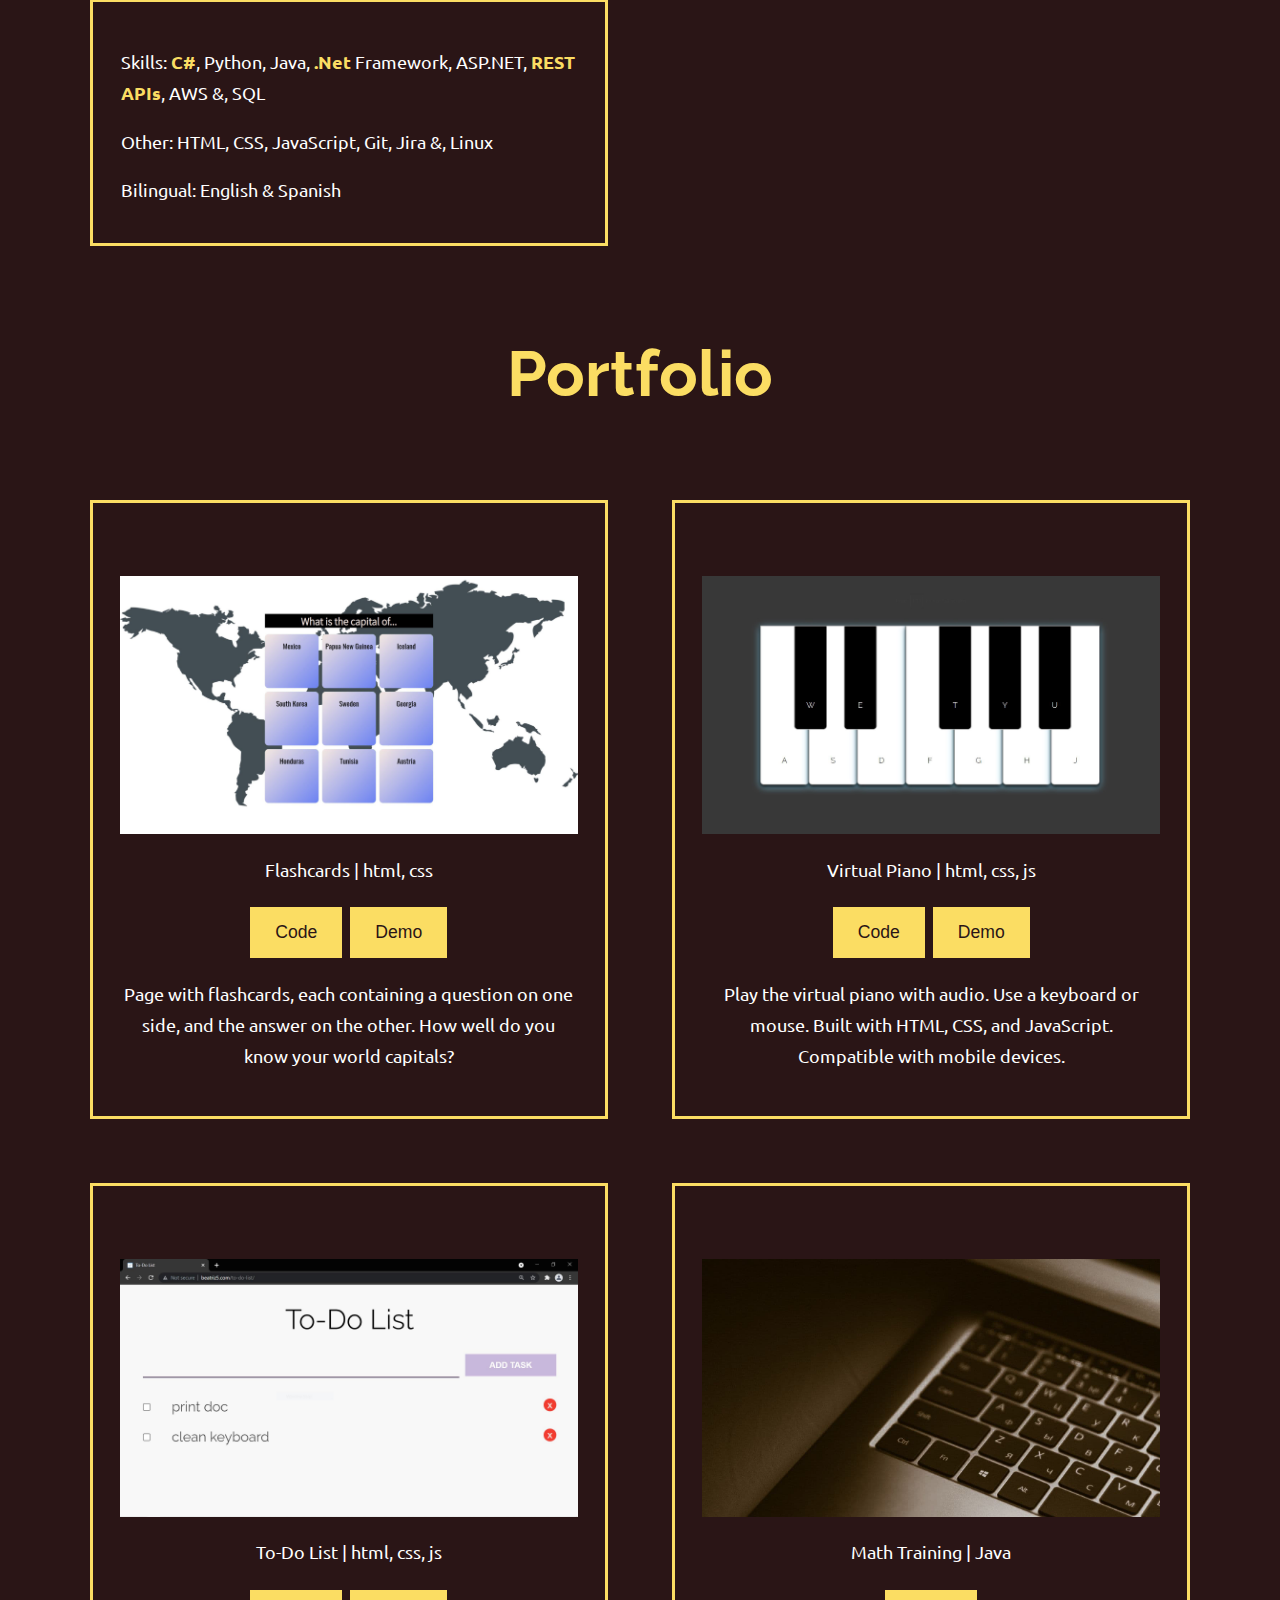
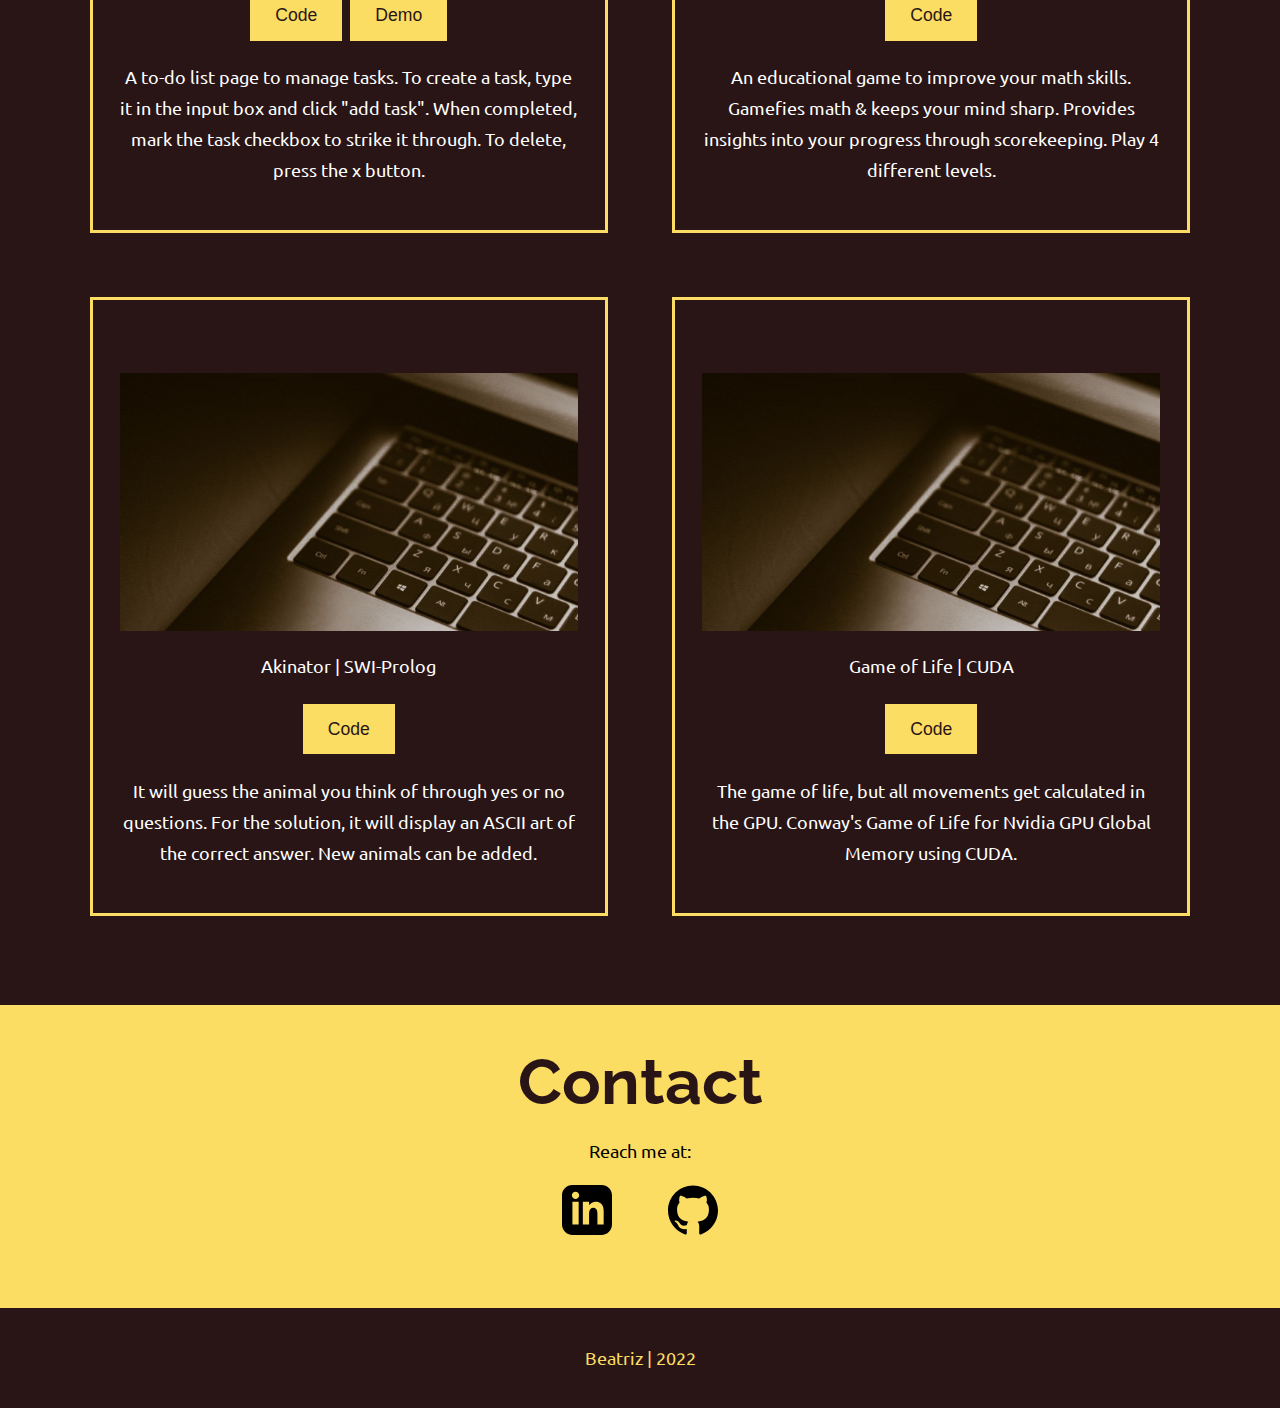
==== commit 130a9e27: "About" ====
--- a/index.html
+++ b/index.html
@@ -59,6 +59,7 @@
 
             <p>Other: HTML, CSS, JavaScript, Git, Jira &, Linux</p>
             <p>Bilingual: English & Spanish</p>
+            <br/>
         </div>
     </div>
 
--- a/style.css
+++ b/style.css
@@ -74,7 +74,7 @@
 /* HEADER */
 header {
     height: 100vh;
-    background: url("images/bg.jpg") no-repeat center center fixed;
+    background: url("images/bg.jpg") no-repeat center fixed;
     background-size: cover;
 }
 .hero {
@@ -97,9 +97,9 @@
     border-color: #fbdd63;
     border-style: solid;
     text-align: left;
-    padding-left: 3rem;
-    padding-right: 3rem;
-    padding-top: 3rem;
+    padding-left: 1.75rem;
+    padding-right: 1.75rem;
+    padding-top: 1.75rem;
 
 
 }
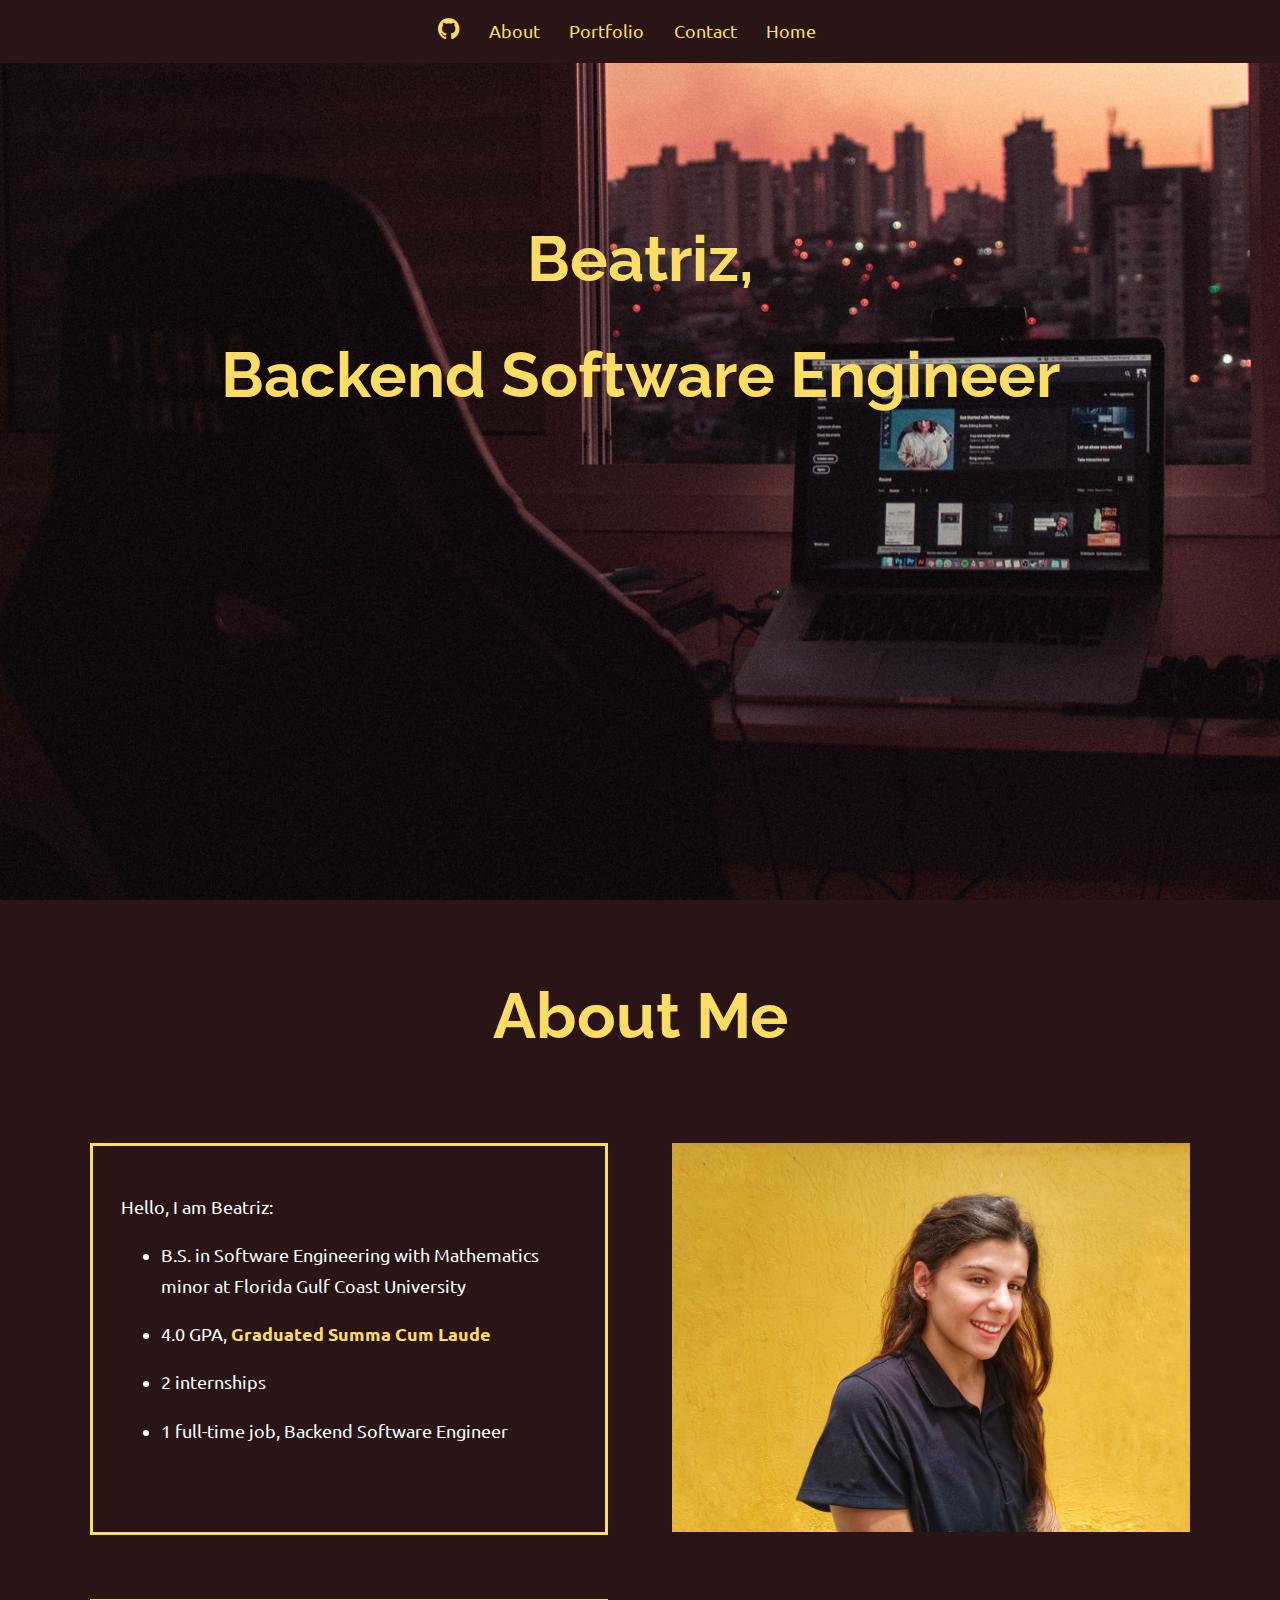
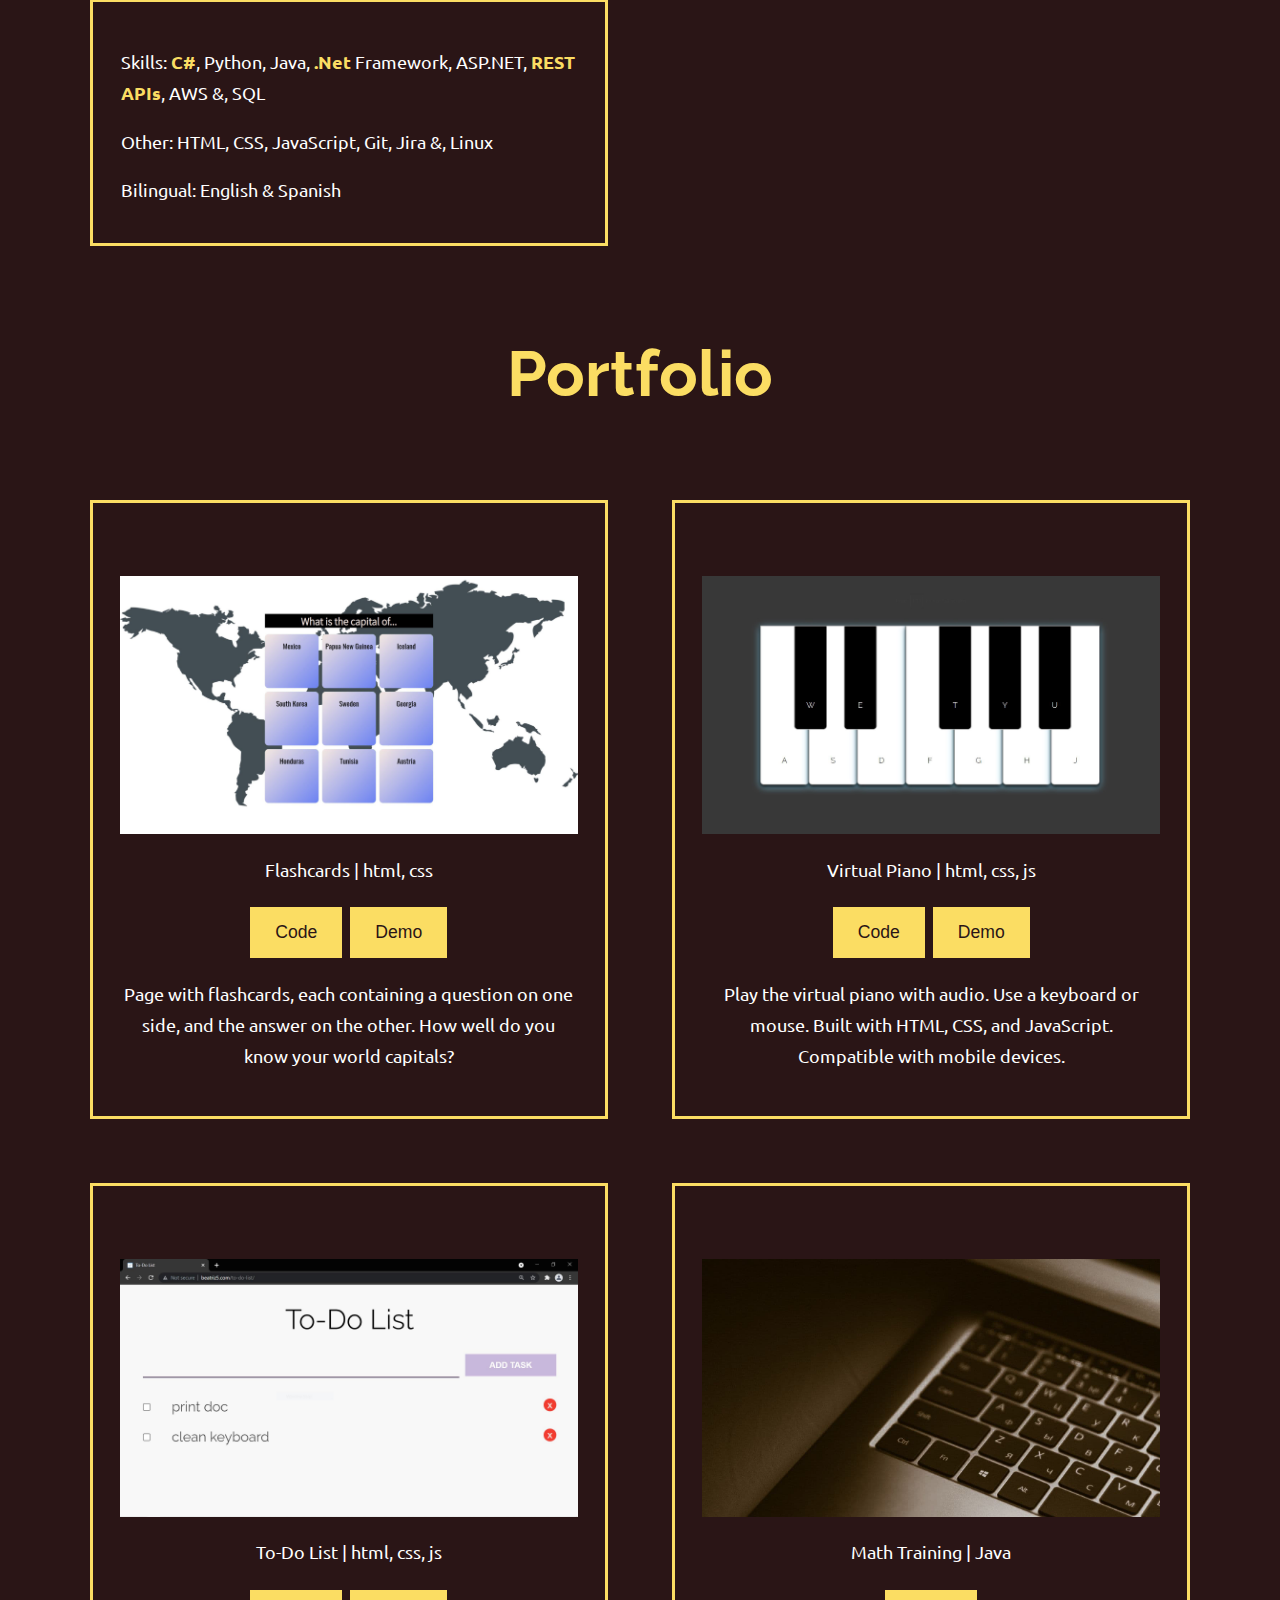
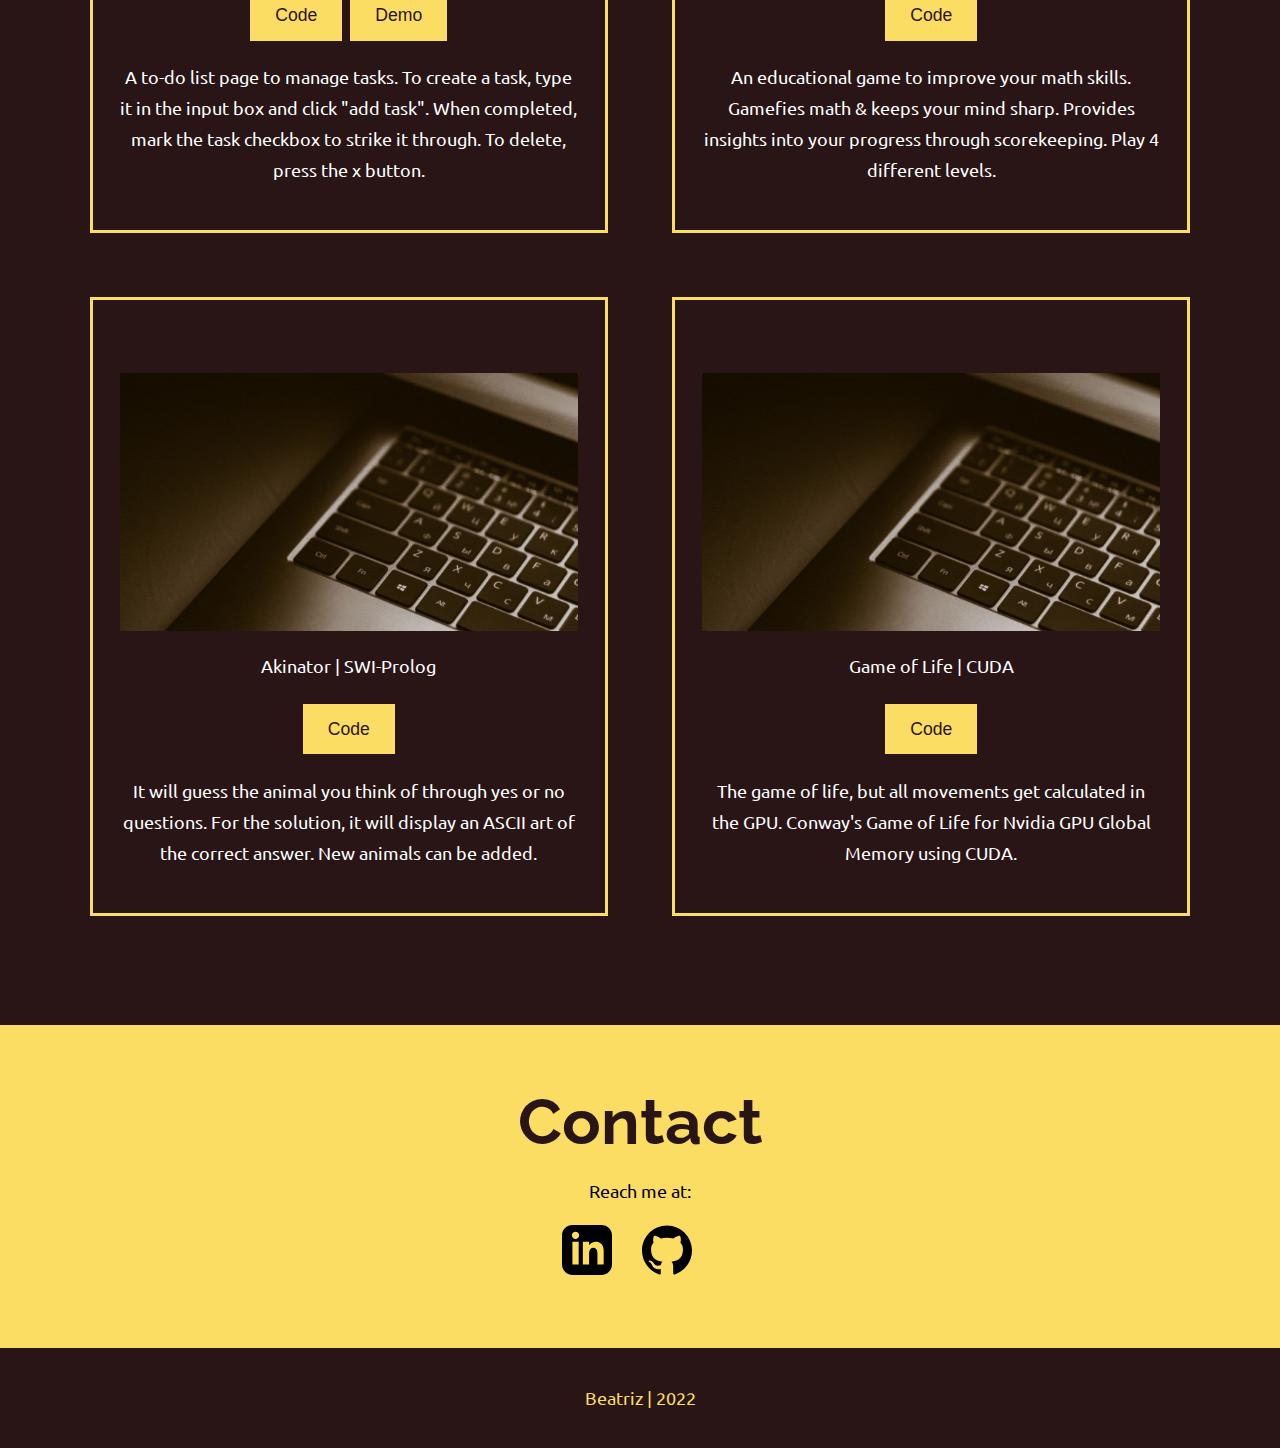
==== commit ad48d1a3: "Navigation bar and header background" ====
--- a/index.html
+++ b/index.html
@@ -11,7 +11,7 @@
 <body>
 
 <header>
-    <nav class="menu">
+    <nav>
         <ul id="menu">
             <li>
                 <a href="https://github.com/beatriz5?tab=repositories"><i class="fa fa-github" style="font-size:25px"></i></a>
@@ -109,10 +109,11 @@
             <p>The game of life, but all movements get calculated in the GPU. Conway's Game of Life for Nvidia GPU Global Memory using CUDA.</p>
         </div>
     </div>
-
+<br/>
 </section>
 
 <section id="contacts">
+    <br/>
     <h2>Contact</h2>
     <p>Reach me at:</p>
     <ul id="menus">
--- a/style.css
+++ b/style.css
@@ -18,12 +18,9 @@
     font-family: 'Raleway', sans-serif;
     padding-left: 10%;
     padding-right: 10%;
-
-
 }
 
 h2 {
-
     margin: 0;
     text-align: center;
     color: #fbdd63;
@@ -32,22 +29,16 @@
 }
 
 #about h2 {
-
     padding-top: 3%;
 }
 
-p, a, button{
+p, a, button {
     font-size: 1.1rem;
     line-height: 1.75;
-
-}
-
-
-
+}
 
 /* -------------------------------------------------------------------------- */
 /*NAVBAR*/
-
 nav {
     background-color: #2a1516;
     text-align: center;
@@ -55,31 +46,40 @@
     width: 100%;
     z-index: 2;
     justify-items: stretch;
+    margin-left: 0;
 
 }
 
 ul#menu li, ul#menus li {
     display: inline;
-    padding-inline: 2%;
-
-}
-
-li a, b{
+    padding-inline-end: 2%;
+}
+
+li a, b {
     color: #fbdd63;
     text-decoration: none;
 }
-/* -------------------------------------------------------------------------- */
-
-
+
+nav ul {
+    margin-left: 0;
+    padding-left: 0;
+}
+
+/* -------------------------------------------------------------------------- */
 /* HEADER */
 header {
     height: 100vh;
-    background: url("images/bg.jpg") no-repeat center fixed;
+    background-image: url("images/bg.jpg");
+    background-repeat: no-repeat;
+    background-attachment: fixed;
+    background-position: center center;
     background-size: cover;
 }
+
 .hero {
     padding-top: 20vh;
 }
+
 /* -------------------------------------------------------------------------- */
 /* ABOUT */
 .persona {
@@ -100,8 +100,6 @@
     padding-left: 1.75rem;
     padding-right: 1.75rem;
     padding-top: 1.75rem;
-
-
 }
 
 .cardd p, ul {
@@ -109,7 +107,7 @@
 }
 
 .cardd:nth-of-type(2) {
-  padding:0 ;
+    padding: 0;
     border-color: pink;
     border-style: none;
     background-color: #2a1516;
@@ -154,6 +152,7 @@
     width: 100%;
     padding-top: 10%;
 }
+
 /* -------------------------------------------------------------------------- */
 /*CONTACTS*/
 #contacts {
@@ -162,7 +161,7 @@
     background-color: #fbdd63;
 }
 
-#contacts h2{
+#contacts h2 {
     color: #2a1516;
     background-color: #fbdd63;
     padding-top: 3%;
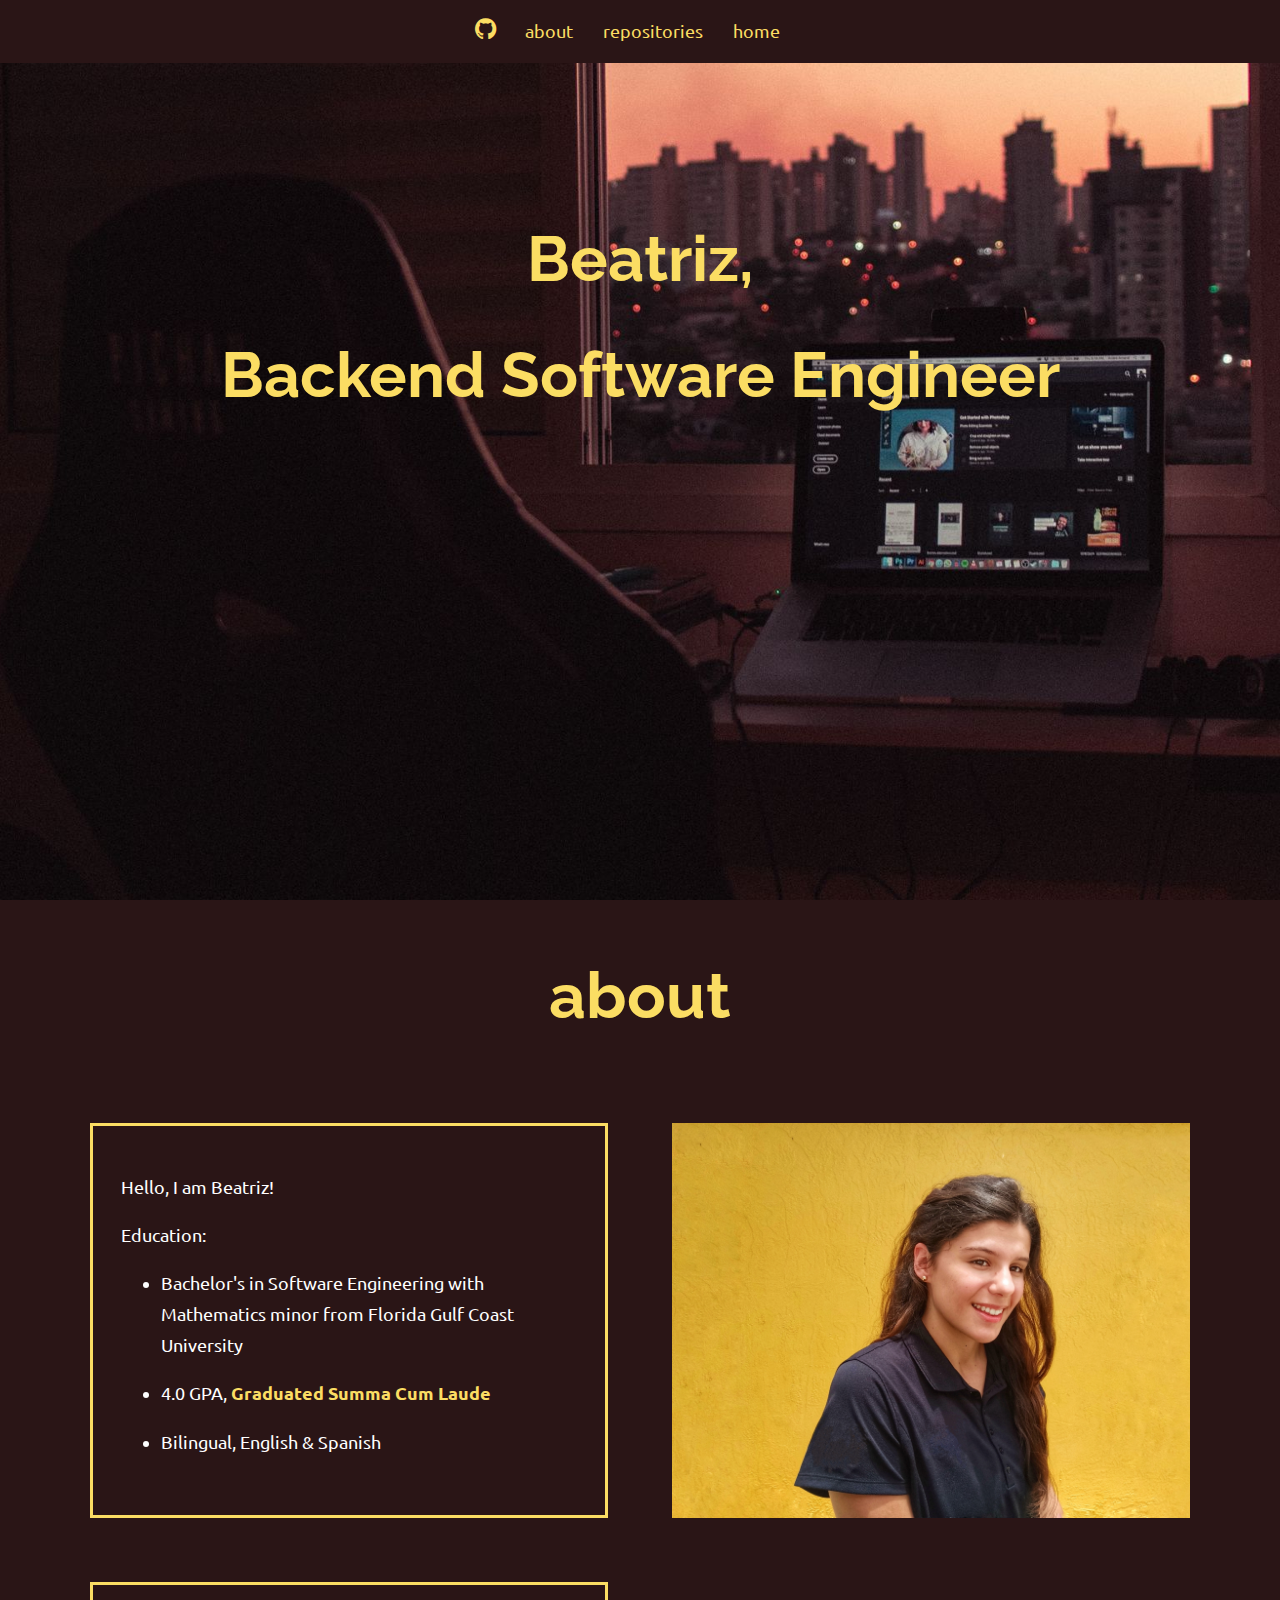
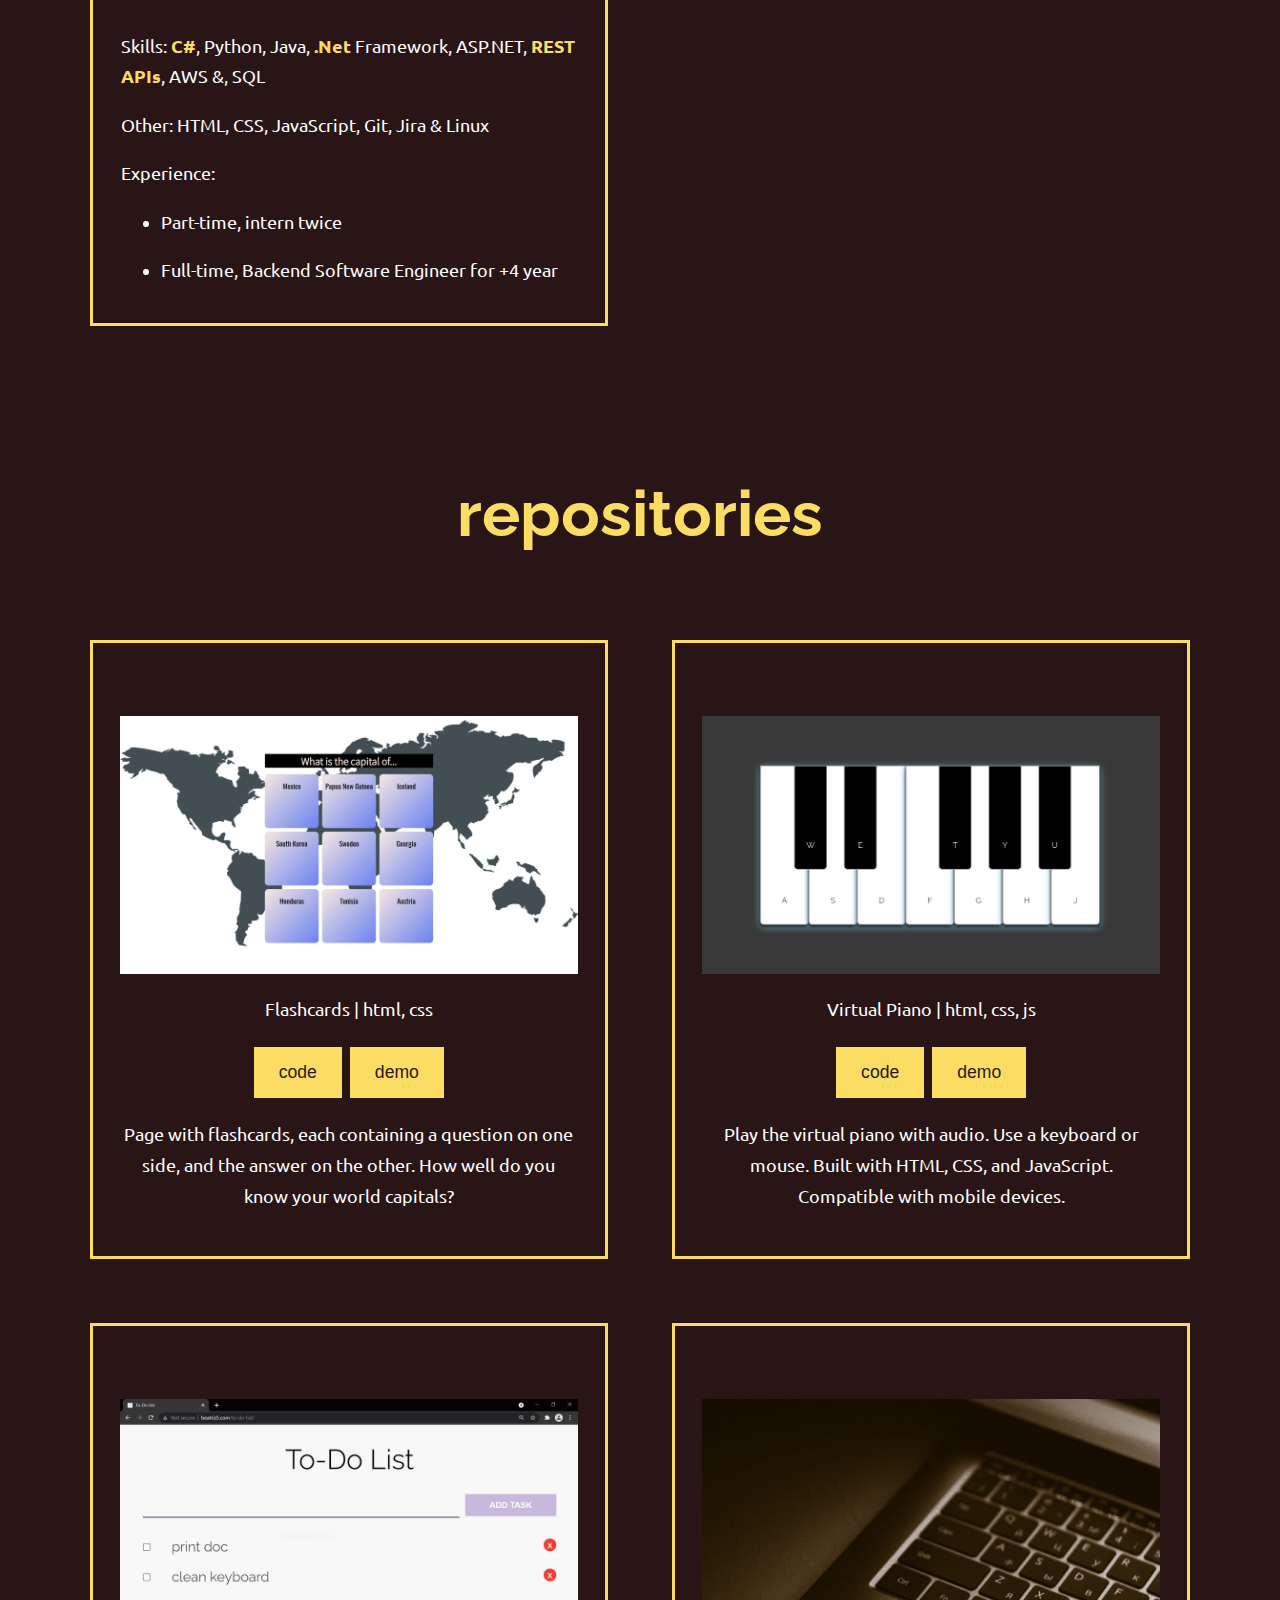
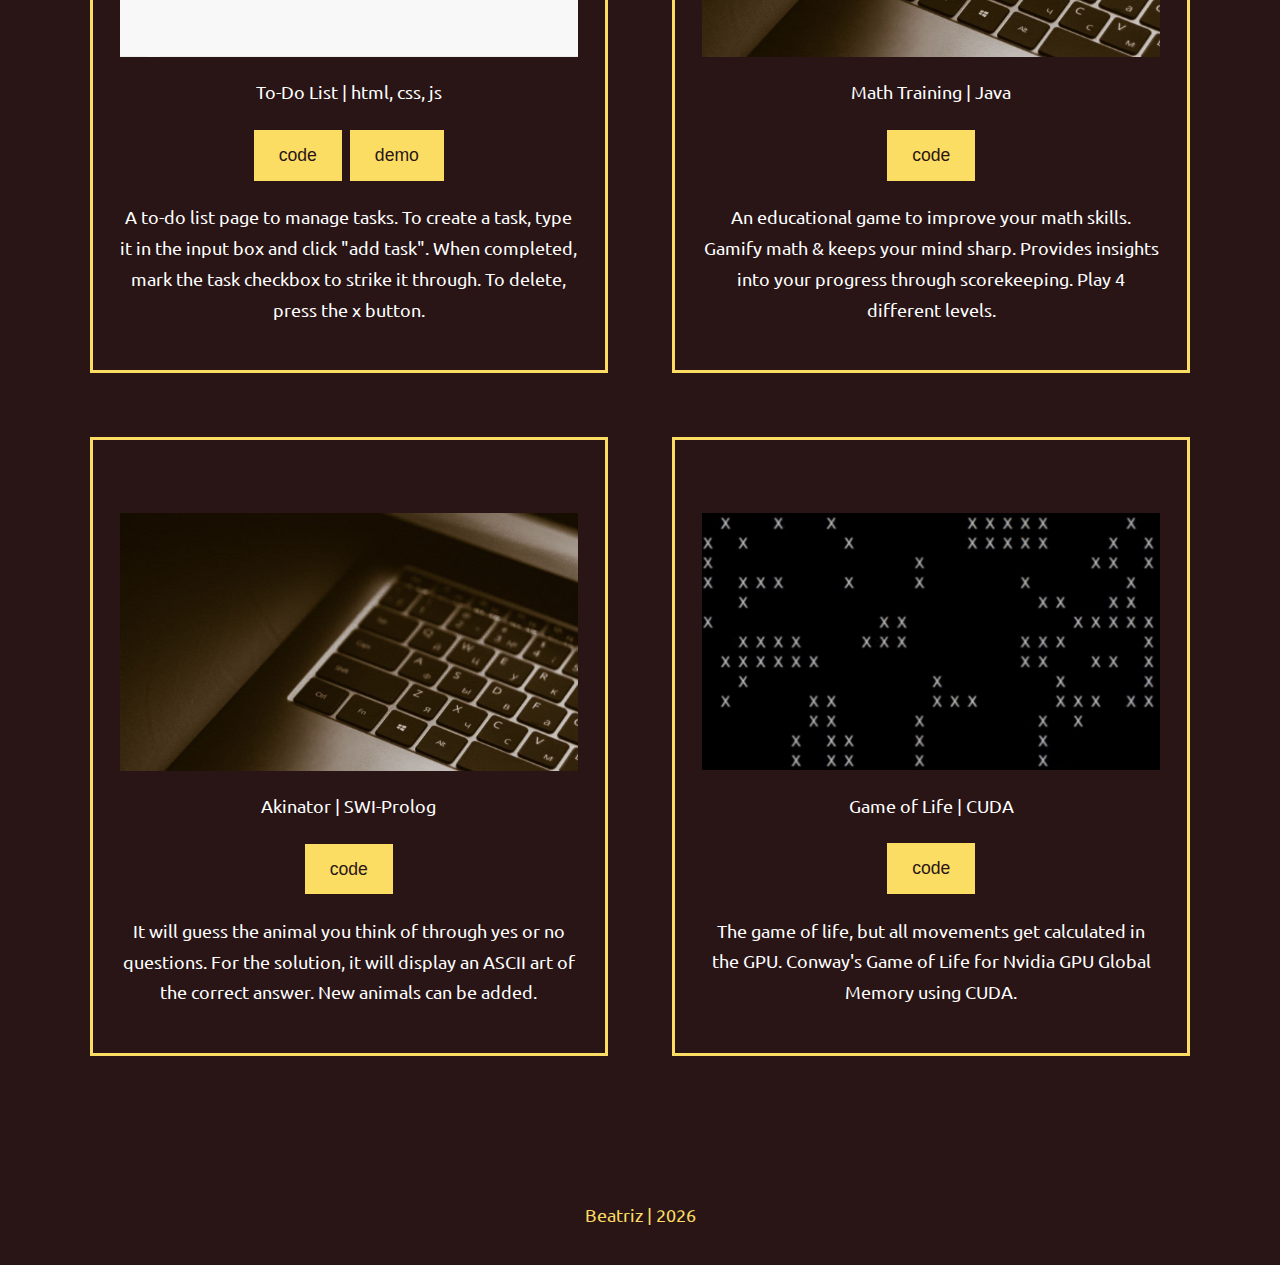
==== commit d36dcb79: "Images" ====
--- a/index.html
+++ b/index.html
@@ -3,7 +3,7 @@
 <head>
     <meta charset="utf-8">
     <meta name="viewport" content="width=device-width">
-    <title>Portfolio</title>
+    <title>Beatriz</title>
     <link rel="icon" type="image/png" href="https://img.icons8.com/ultraviolet/40/4a90e2/timeline.png"/>
     <link rel="stylesheet" href="style.css">
     <link rel="stylesheet" href="https://cdnjs.cloudflare.com/ajax/libs/font-awesome/4.7.0/css/font-awesome.min.css">
@@ -16,15 +16,14 @@
             <li>
                 <a href="https://github.com/beatriz5?tab=repositories"><i class="fa fa-github" style="font-size:25px"></i></a>
             </li>
-            <li><a href="#about">About</a></li>
-            <li><a href="#portfolio">Portfolio</a></li>
-            <li><a href="#contacts">Contact</a></li>
-            <li><a href="#">Home</a></li>
+            <li><a href="#about">about</a></li>
+            <li><a href="#repositories">repositories</a></li>
+<!--            <li><a href="#contacts">contact</a></li>-->
+            <li><a href="#">home</a></li>
         </ul>
     </nav>
 
     <div class="hero">
-
         <h1>Beatriz, </h1>
         <h1>Backend Software Engineer</h1>
     </div>
@@ -34,100 +33,102 @@
 
 <section id="about">
     <br/>
-    <br/>
-    <h2>About Me</h2>
+    <h2>about</h2>
     <div class="gridd">
         <div class="cardd">
-            <p>Hello, I am Beatriz:</p>
+            <p>Hello, I am Beatriz!</p>
+            <p>Education:</p>
             <ul>
-                <li><p>B.S. in Software Engineering with Mathematics minor at Florida Gulf Coast University</p></li>
+                <li><p>Bachelor's in Software Engineering with Mathematics minor from Florida Gulf Coast University</p></li>
                 <li><p>4.0 GPA, <b>Graduated Summa Cum Laude</b></p></li>
-                <li><p>2 internships</p></li>
-                <li><p>1 full-time job, Backend Software Engineer</p></li>
+                <li><p>Bilingual, English & Spanish</p></li>
             </ul>
             <br>
             <br>
+        </div>
 
-
-        </div>
         <div class="cardd">
             <img src="images/person.jpg" alt="person" class="persona">
         </div>
 
         <div class="cardd">
             <p>Skills: <b>C#</b>, Python, Java, <b>.Net</b> Framework, ASP.NET, <b>REST APIs</b>, AWS &, SQL</p>
-
-            <p>Other: HTML, CSS, JavaScript, Git, Jira &, Linux</p>
-            <p>Bilingual: English & Spanish</p>
+            <p>Other: HTML, CSS, JavaScript, Git, Jira & Linux</p>
+            <p>Experience:</p>
+            <ul>
+                <li><p>Part-time, intern twice</p></li>
+                <li><p>Full-time, Backend Software Engineer for +<script>document.write((new Date().getFullYear() - 2022).toString())</script> year</p></li>
+            </ul>
             <br/>
         </div>
     </div>
-
 </section>
 
-<section id="portfolio">
-
-    <h2>Portfolio</h2>
+<section id="repositories">
+    <br/>
+    <br/>
+    <br/>
+    <h2>repositories</h2>
     <div class="grid">
         <div class="card">
             <img src="images/project1.png" alt="Project 1" class="photo">
             <p>Flashcards | html, css</p>
-            <a href="https://github.com/beatriz5/flashcards" target="_blank" rel="noopener noreferrer"><button class="button" >Code</button></a>
-            <a href="https://www.beatriz5.com/flashcards/" target="_blank" rel="noopener noreferrer"><button class="button" >Demo</button></a>
+            <a href="https://github.com/beatriz5/flashcards" target="_blank" rel="noopener noreferrer"><button class="button" >code</button></a>
+            <a href="https://www.beatriz5.com/flashcards/" target="_blank" rel="noopener noreferrer"><button class="button" >demo</button></a>
             <p>Page with flashcards, each containing a question on one side, and the answer on the other. How well do you know your world capitals?  </p>
         </div>
         <div class="card">
             <img src="images/project2.png" alt="Project 2" class="photo">
             <p>Virtual Piano | html, css, js</p>
-            <a href="https://github.com/beatriz5/virtual-piano" target="_blank" rel="noopener noreferrer"><button class="button" >Code</button></a>
-            <a href="https://www.beatriz5.com/virtual-piano/" target="_blank" rel="noopener noreferrer"><button class="button" >Demo</button></a>
+            <a href="https://github.com/beatriz5/virtual-piano" target="_blank" rel="noopener noreferrer"><button class="button" >code</button></a>
+            <a href="https://www.beatriz5.com/virtual-piano/" target="_blank" rel="noopener noreferrer"><button class="button" >demo</button></a>
             <p>Play the virtual piano with audio. Use a keyboard or mouse. Built with HTML, CSS, and JavaScript. Compatible with mobile devices.</p>
         </div>
         <div class="card">
             <img src="images/to-do-list.JPG" alt="todo" class="photo">
             <p>To-Do List | html, css, js</p>
-            <a href="https://github.com/beatriz5/to-do-list" target="_blank" rel="noopener noreferrer"><button class="button" >Code</button></a>
-            <a href="https://www.beatriz5.com/to-do-list/" target="_blank" rel="noopener noreferrer"><button class="button" >Demo</button></a>
+            <a href="https://github.com/beatriz5/to-do-list" target="_blank" rel="noopener noreferrer"><button class="button" >code</button></a>
+            <a href="https://www.beatriz5.com/to-do-list/" target="_blank" rel="noopener noreferrer"><button class="button" >demo</button></a>
             <p>A to-do list page to manage tasks. To create a task, type it in the input box and click "add task". When completed, mark the task checkbox to strike it through. To delete, press the x button.</p>
         </div>
         <div class="card">
             <img src="images/key.jpg" alt="todo" class="photo">
             <p>Math Training | Java</p>
-            <a href="https://github.com/beatriz5/math-training" target="_blank" rel="noopener noreferrer"><button class="button" >Code</button></a>
-            <p>An educational game to improve your math skills. Gamefies math & keeps your mind sharp. Provides insights into your progress through scorekeeping. Play 4 different levels. </p>
+            <a href="https://github.com/beatriz5/math-training" target="_blank" rel="noopener noreferrer"><button class="button" >code</button></a>
+            <p>An educational game to improve your math skills. Gamify math & keeps your mind sharp. Provides insights into your progress through scorekeeping. Play 4 different levels. </p>
         </div>
         <div class="card">
             <img src="images/key.jpg" alt="todo" class="photo">
             <p>Akinator | SWI-Prolog</p>
-            <a href="https://github.com/beatriz5/akinator" target="_blank" rel="noopener noreferrer"><button class="button" >Code</button></a>
+            <a href="https://github.com/beatriz5/game-of-akinator" target="_blank" rel="noopener noreferrer"><button class="button" >code</button></a>
             <p>It will guess the animal you think of through yes or no questions. For the solution, it will display an ASCII art of the correct answer. New animals can be added.</p>
         </div>
         <div class="card">
-            <img src="images/key.jpg" alt="todo" class="photo">
+            <img src="images/game-of-life.png" alt="todo" class="photo">
             <p>Game of Life | CUDA</p>
-            <a href="https://github.com/beatriz5/game-of-life" target="_blank" rel="noopener noreferrer"><button class="button" >Code</button></a>
+            <a href="https://github.com/beatriz5/game-of-life" target="_blank" rel="noopener noreferrer"><button class="button" >code</button></a>
             <p>The game of life, but all movements get calculated in the GPU. Conway's Game of Life for Nvidia GPU Global Memory using CUDA.</p>
         </div>
     </div>
 <br/>
 </section>
 
-<section id="contacts">
-    <br/>
-    <h2>Contact</h2>
-    <p>Reach me at:</p>
-    <ul id="menus">
-        <li><a href="https://github.com/beatriz5" target="_blank">
-            <img class="contact-photo" src="images/linkedin.svg" alt="linkedin">
-        </a></li>
-        <li><a href="https://github.com/beatriz5" target="_blank">
-            <img class="contact-photo" src="images/github.svg" alt="github beatriz5">
-        </a></li>
-    </ul>
-</section>
+<!--<section id="contacts">-->
+<!--    <br/>-->
+<!--    <h2>contact</h2>-->
+<!--    <p>Reach me at:</p>-->
+<!--    <ul id="menus">-->
+<!--        <li><a href="https://github.com/beatriz5" target="_blank">-->
+<!--            <img class="contact-photo" src="images/linkedin.svg" alt="linkedin">-->
+<!--        </a></li>-->
+<!--        <li><a href="https://github.com/beatriz5" target="_blank">-->
+<!--            <img class="contact-photo" src="images/github.svg" alt="github beatriz5">-->
+<!--        </a></li>-->
+<!--    </ul>-->
+<!--</section>-->
 
 <footer>
-    <p>Beatriz | 2022</p>
+    <p>Beatriz | <script>document.write(new Date().getFullYear().toString())</script></p>
 </footer>
 
 </body>
--- a/style.css
+++ b/style.css
@@ -83,7 +83,23 @@
 /* -------------------------------------------------------------------------- */
 /* ABOUT */
 .persona {
+    max-width: 100%;
+    height: 100%;
+    -o-object-fit: cover;
+    object-fit: cover;
+}
+
+.image-box {
+    width: 300px;
+    height: 200px;
+    background-color: turquoise;
+
+}
+.image-box img {
     width: 100%;
+    height: 100%;
+    -o-object-fit: cover;
+    object-fit: cover;
 }
 
 .gridd {
@@ -114,7 +130,7 @@
 }
 
 /* -------------------------------------------------------------------------- */
-/* PORTFOLIO */
+/* MISCELLANEOUS */
 .grid {
     padding: 7% 7%;
     margin: 0 auto;
@@ -190,7 +206,7 @@
 /* -------------------------------------------------------------------------- */
 /*RESPONSIVE*/
 /* Screen larger than 900px? 2 column */
-@media (min-width: 1000px) {
+@media (min-width: 900px) {
     .grid, .gridd {
         grid-template-columns: repeat(2, 1fr);
     }
@@ -198,7 +214,8 @@
 
 }
 
-@media (min-width: 1900px) {
+/* Screen larger than 1500px? 3 column */
+@media (min-width: 1500px) {
     .grid, .gridd {
         grid-template-columns: repeat(3, 1fr);
     }
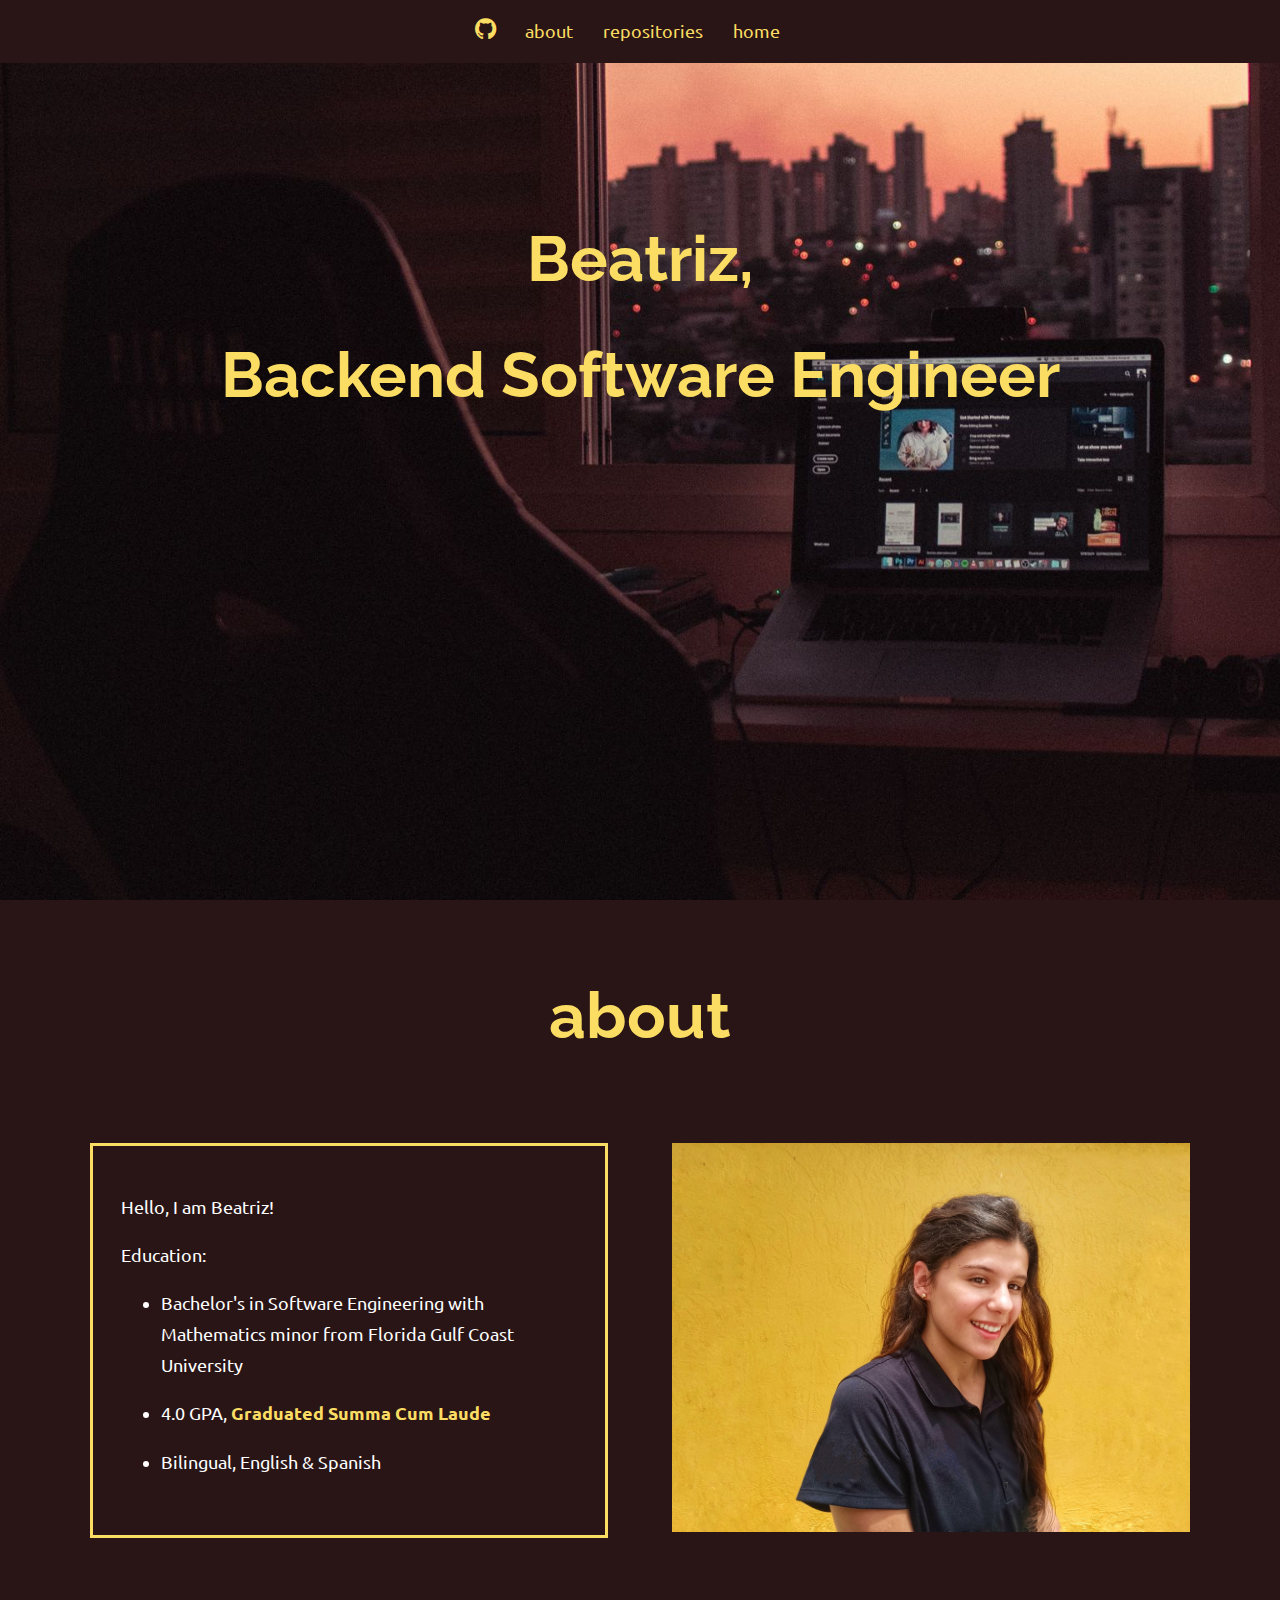
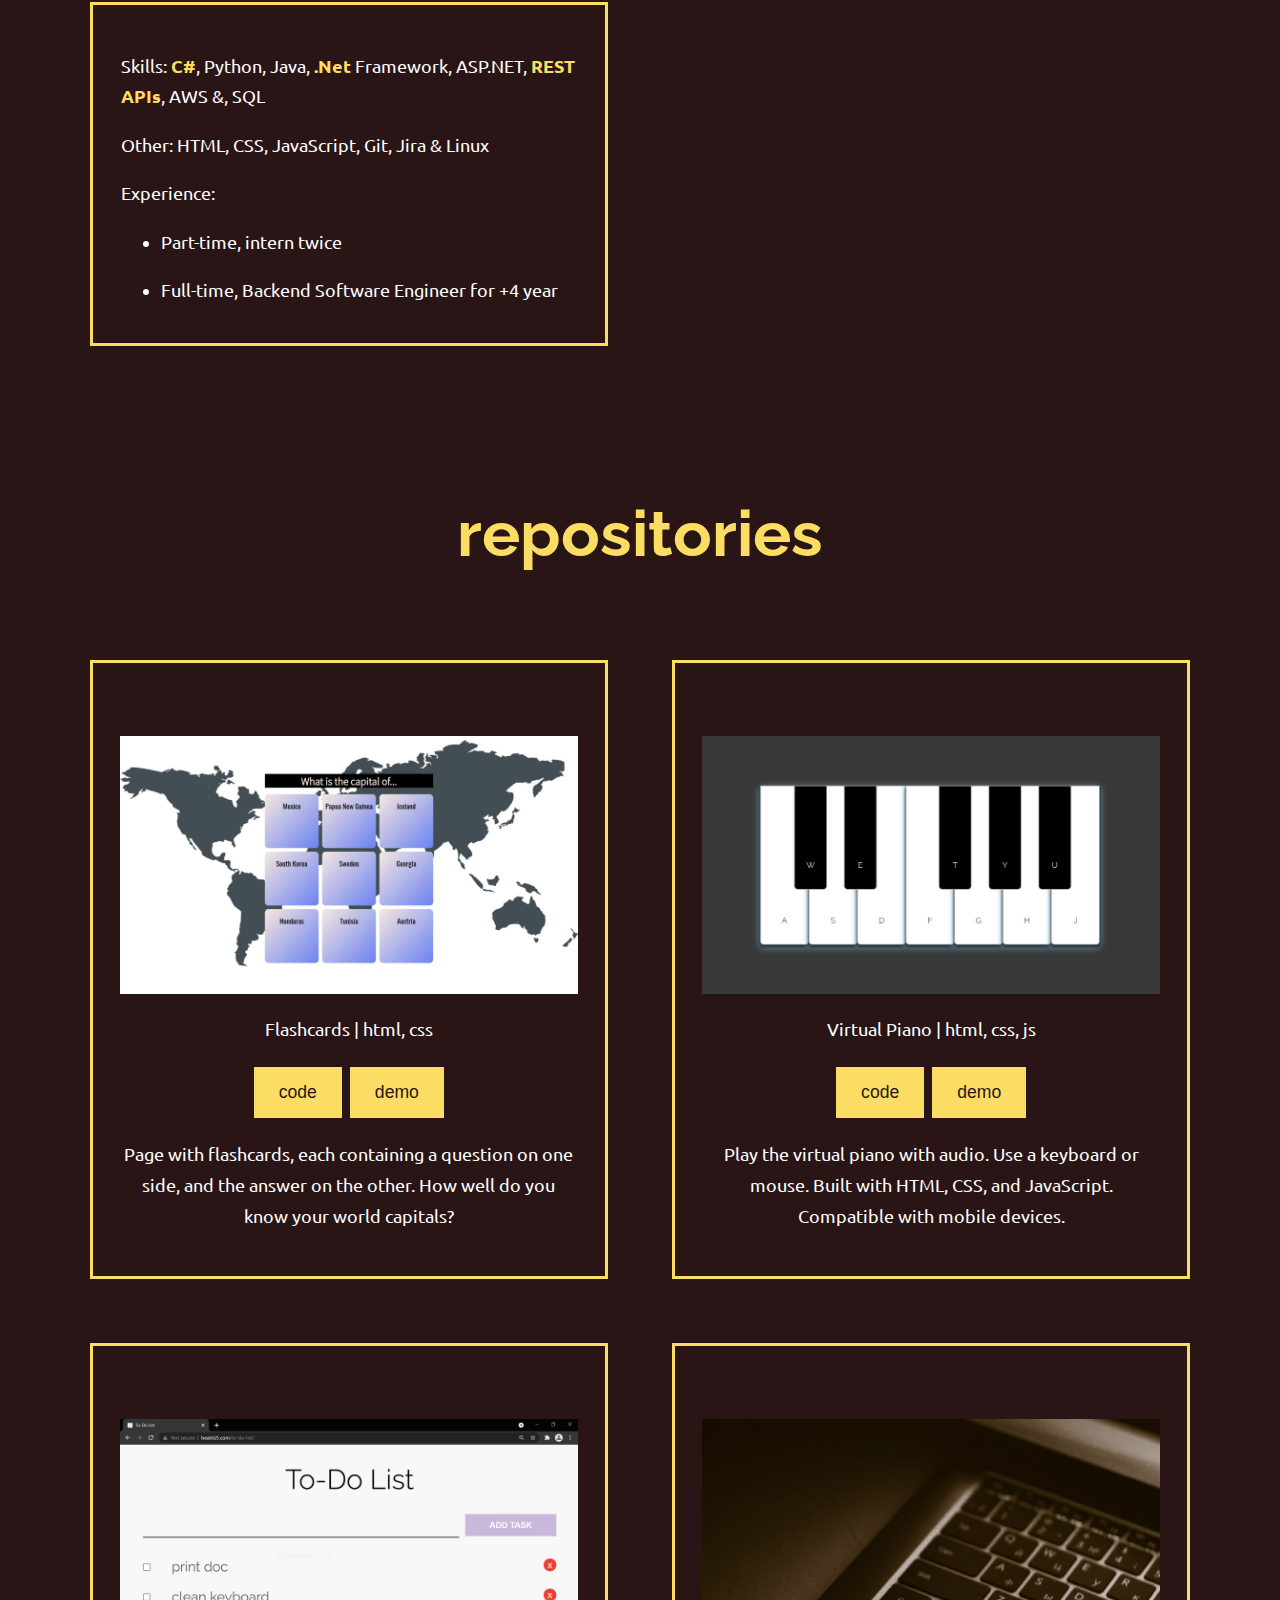
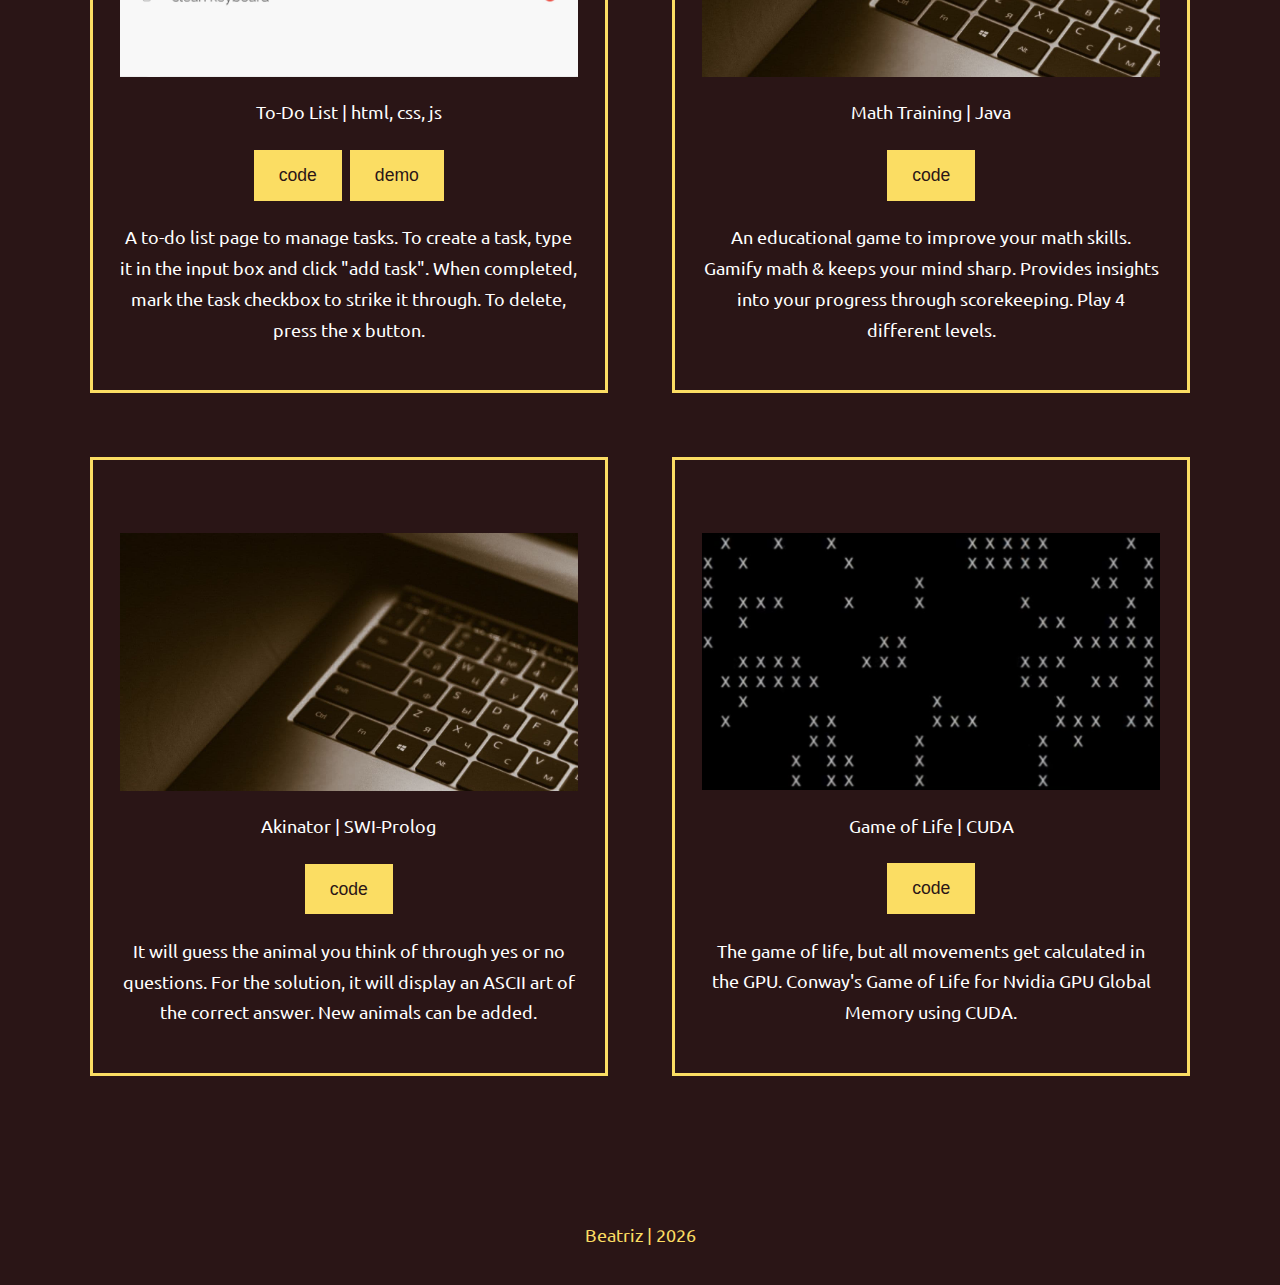
==== commit 0a057c4b: "Images" ====
--- a/index.html
+++ b/index.html
@@ -33,6 +33,7 @@
 
 <section id="about">
     <br/>
+    <br>
     <h2>about</h2>
     <div class="gridd">
         <div class="cardd">
--- a/style.css
+++ b/style.css
@@ -84,9 +84,9 @@
 /* ABOUT */
 .persona {
     max-width: 100%;
-    height: 100%;
-    -o-object-fit: cover;
-    object-fit: cover;
+    /*height: 100%;*/
+    /*-o-object-fit: cover;*/
+    /*object-fit: cover;*/
 }
 
 .image-box {
@@ -210,8 +210,6 @@
     .grid, .gridd {
         grid-template-columns: repeat(2, 1fr);
     }
-
-
 }
 
 /* Screen larger than 1500px? 3 column */
